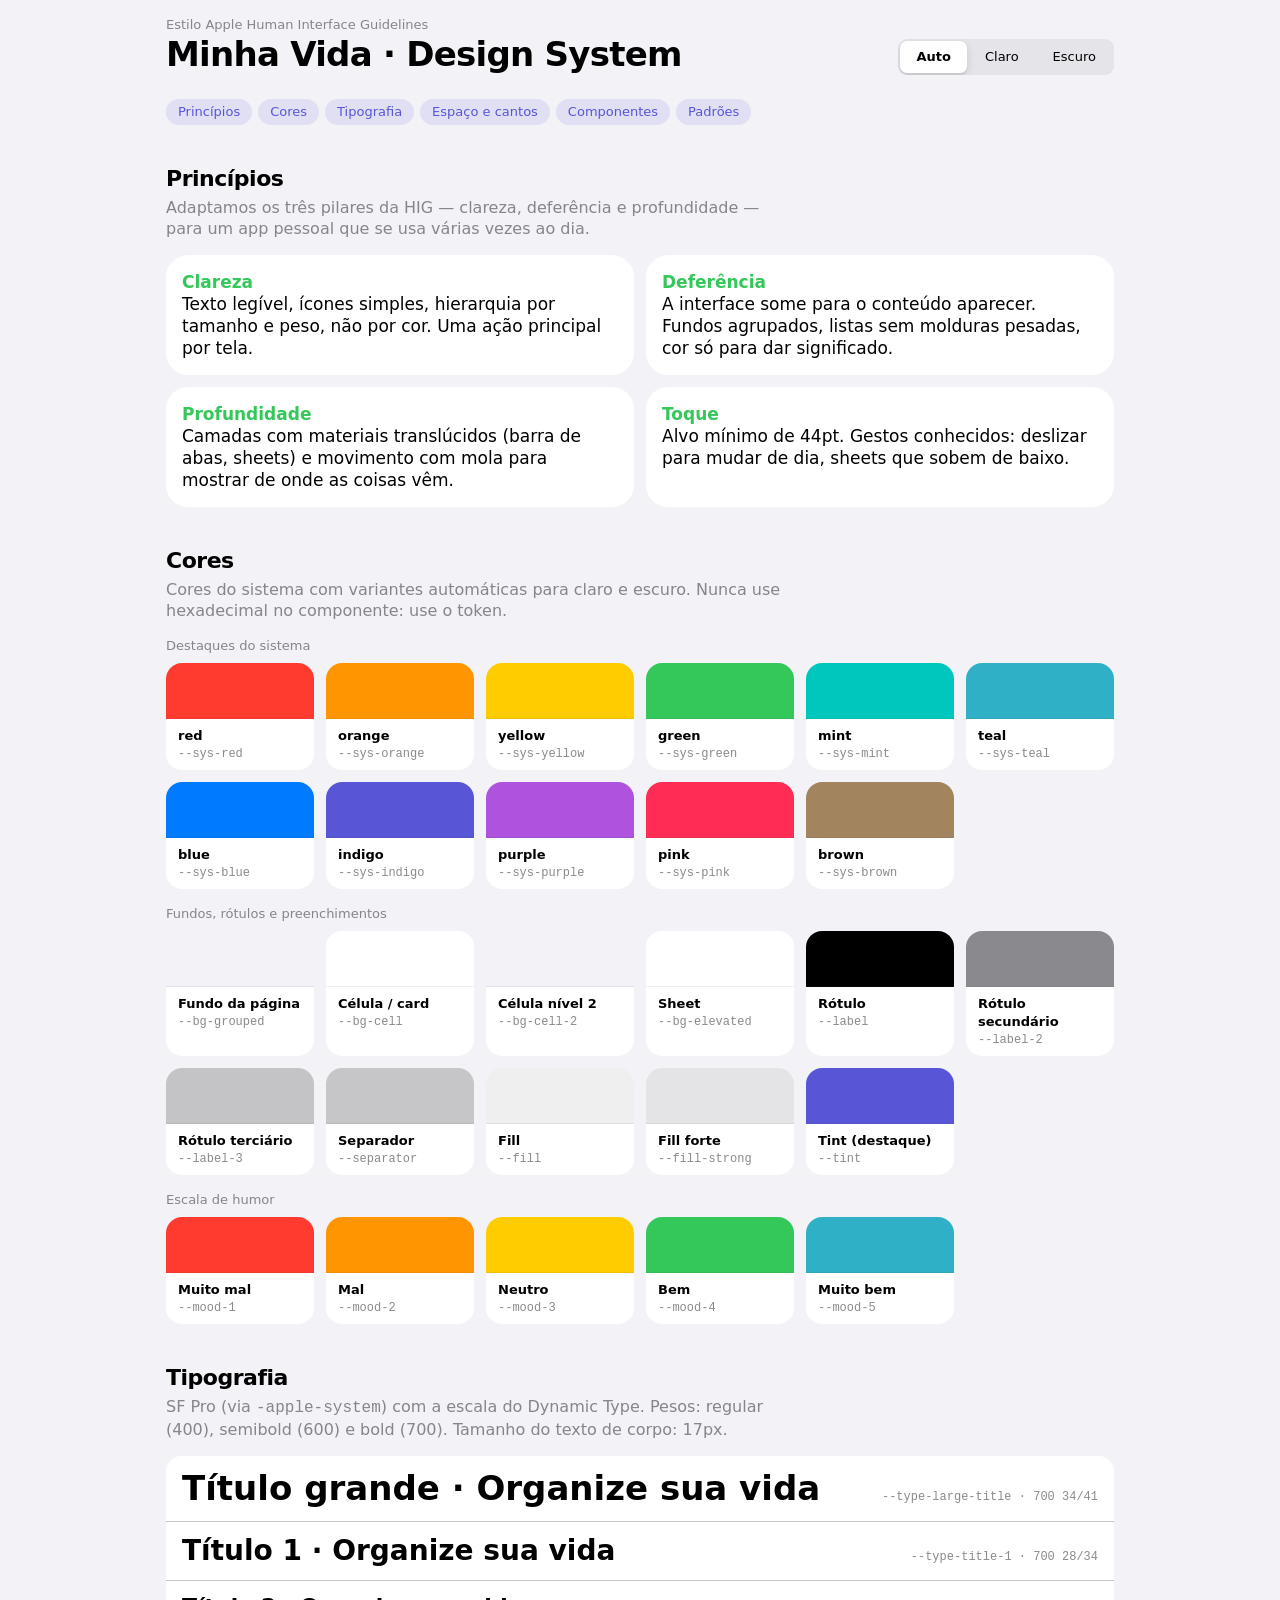
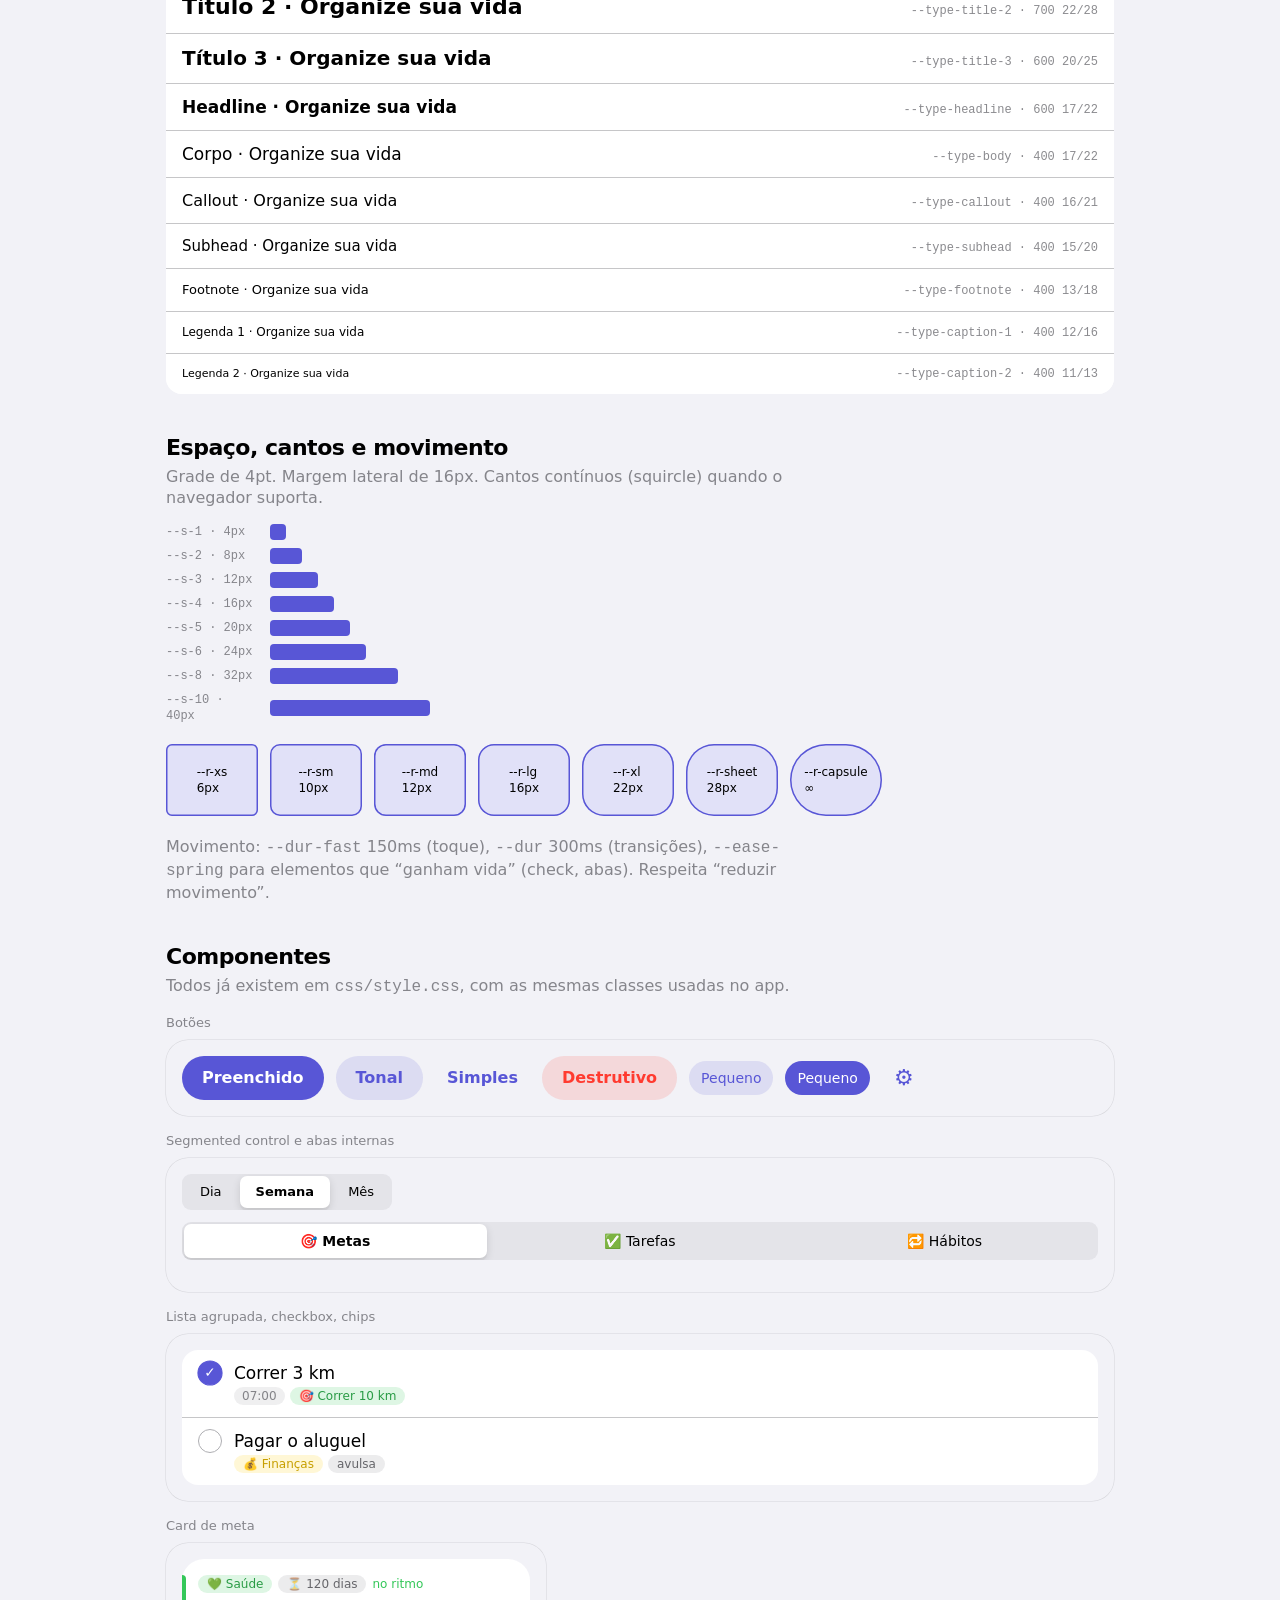
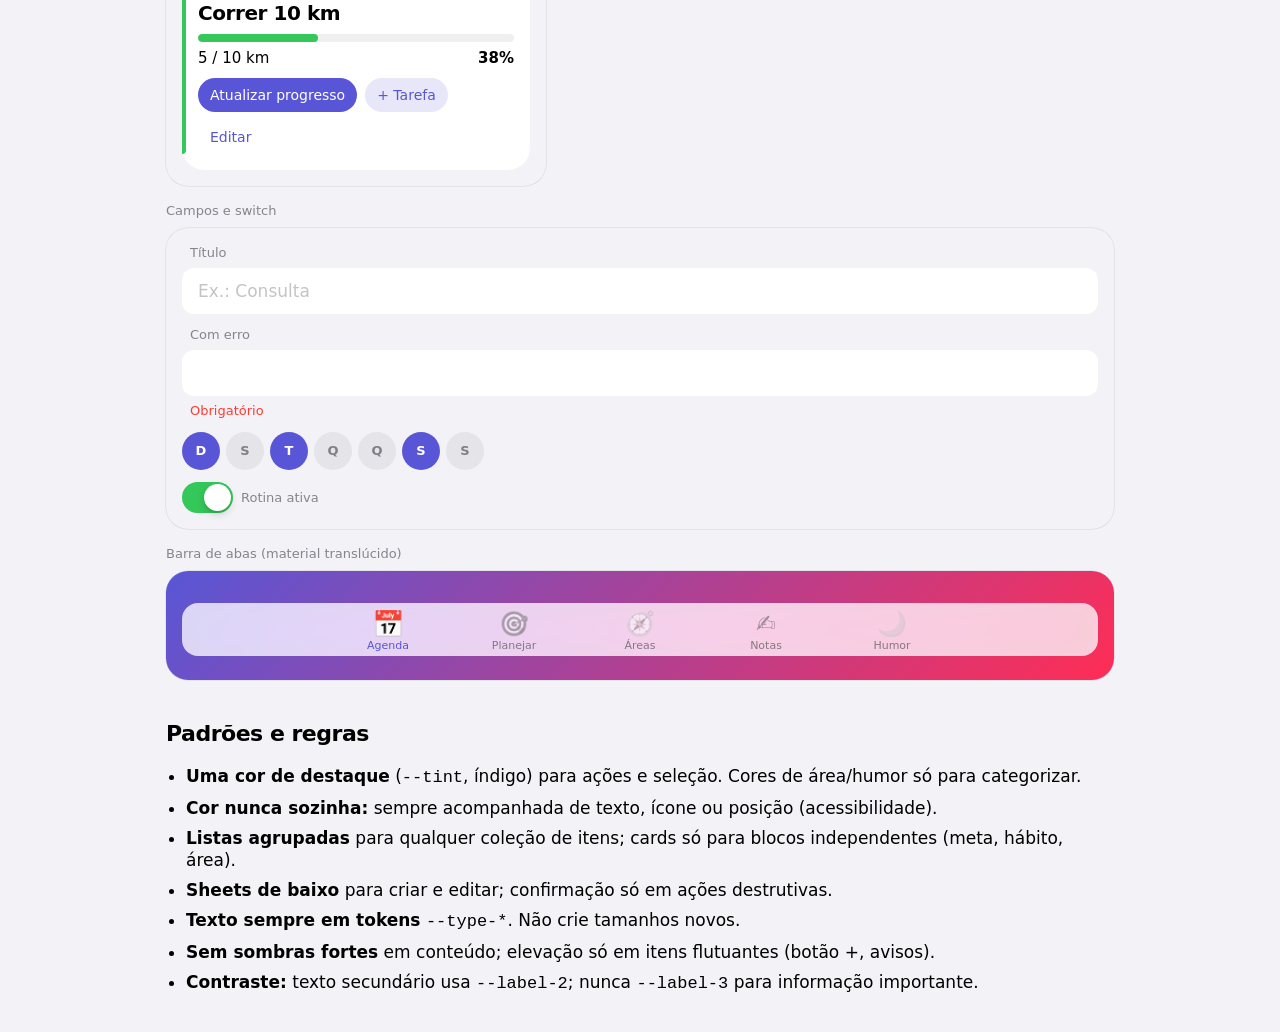
==== design-system.html @ d50d94b4 "Design system estilo Apple HIG: tokens, componentes e página de referência - css/tokens.css: cores d" ====
<!doctype html>
<html lang="pt-BR">
<head>
  <meta charset="utf-8">
  <meta name="viewport" content="width=device-width, initial-scale=1, viewport-fit=cover">
  <title>Minha Vida · Design System</title>
  <link rel="stylesheet" href="css/tokens.css">
  <link rel="stylesheet" href="css/style.css">
  <style>
    .ds { max-width: 980px; margin: 0 auto; padding: var(--s-4) var(--gutter) var(--s-10); }
    .ds header { display: flex; justify-content: space-between; align-items: flex-end; gap: var(--s-4); flex-wrap: wrap; margin-bottom: var(--s-6); }
    .ds h1 { font: var(--type-large-title); letter-spacing: var(--tracking-title); }
    .ds h2 { font: var(--type-title-2); letter-spacing: var(--tracking-title); margin: var(--s-10) 0 var(--s-1); }
    .ds .lead { color: var(--label-2); margin-bottom: var(--s-4); font: var(--type-callout); max-width: 62ch; }
    .ds nav { display: flex; gap: 6px; flex-wrap: wrap; margin-bottom: var(--s-2); }
    .ds nav a { font: var(--type-footnote); text-decoration: none; color: var(--tint); background: color-mix(in srgb, var(--tint) 12%, transparent); padding: 4px 12px; border-radius: var(--r-capsule); }
    .swatches-grid { display: grid; grid-template-columns: repeat(auto-fill, minmax(128px, 1fr)); gap: var(--s-3); }
    .sw-card { background: var(--bg-cell); border-radius: var(--r-lg); overflow: hidden; }
    .sw-card i { display: block; height: 56px; box-shadow: inset 0 -.5px 0 var(--hairline); }
    .sw-card div { padding: var(--s-2) var(--s-3); font: var(--type-caption-1); } .sw-card b { display: block; font: var(--type-footnote); font-weight: 600; }
    .sw-card code, .tok code { font: var(--type-caption-1); font-family: var(--font-mono); color: var(--label-2); }
    .tok { display: grid; gap: var(--s-2); }
    .type-row { display: flex; justify-content: space-between; align-items: baseline; gap: var(--s-4); padding: var(--s-3) var(--s-4); background: var(--bg-cell); }
    .type-row + .type-row { border-top: .5px solid var(--separator); } .type-row code { font: var(--type-caption-1); font-family: var(--font-mono); color: var(--label-2); white-space: nowrap; }
    .stack { display: flex; gap: var(--s-3); flex-wrap: wrap; align-items: center; }
    .space-bar { height: 16px; background: var(--tint); border-radius: 4px; }
    .radius-box { width: 92px; height: 72px; background: color-mix(in srgb, var(--tint) 18%, var(--bg-cell)); box-shadow: inset 0 0 0 1.5px var(--tint); display: grid; place-items: center; font: var(--type-caption-1); }
    .demo { background: var(--bg-grouped); border-radius: var(--r-xl); padding: var(--s-4); box-shadow: 0 0 0 .5px var(--hairline); }
    .bar-demo { position: static; border-radius: var(--r-lg); border: 0; }
    .rules li { margin-bottom: var(--s-2); } .rules { color: var(--label); padding-left: var(--s-5); }
    .do-dont { display: grid; grid-template-columns: 1fr 1fr; gap: var(--s-3); } .do-dont .card b { color: var(--success); } .do-dont .card.dont b { color: var(--danger); }
    @media (max-width: 600px) { .do-dont { grid-template-columns: 1fr; } }
  </style>
</head>
<body>
<div class="ds">
  <header>
    <div>
      <p class="muted small">Estilo Apple Human Interface Guidelines</p>
      <h1>Minha Vida · Design System</h1>
    </div>
    <div class="seg" role="tablist" aria-label="Tema" id="theme">
      <button data-t="auto" class="on">Auto</button><button data-t="light">Claro</button><button data-t="dark">Escuro</button>
    </div>
  </header>
  <nav>
    <a href="#principios">Princípios</a><a href="#cores">Cores</a><a href="#tipografia">Tipografia</a><a href="#espaco">Espaço e cantos</a><a href="#componentes">Componentes</a><a href="#padroes">Padrões</a>
  </nav>

  <h2 id="principios">Princípios</h2>
  <p class="lead">Adaptamos os três pilares da HIG — clareza, deferência e profundidade — para um app pessoal que se usa várias vezes ao dia.</p>
  <div class="do-dont">
    <div class="card"><b>Clareza</b><p>Texto legível, ícones simples, hierarquia por tamanho e peso, não por cor. Uma ação principal por tela.</p></div>
    <div class="card"><b>Deferência</b><p>A interface some para o conteúdo aparecer. Fundos agrupados, listas sem molduras pesadas, cor só para dar significado.</p></div>
    <div class="card"><b>Profundidade</b><p>Camadas com materiais translúcidos (barra de abas, sheets) e movimento com mola para mostrar de onde as coisas vêm.</p></div>
    <div class="card"><b>Toque</b><p>Alvo mínimo de 44pt. Gestos conhecidos: deslizar para mudar de dia, sheets que sobem de baixo.</p></div>
  </div>

  <h2 id="cores">Cores</h2>
  <p class="lead">Cores do sistema com variantes automáticas para claro e escuro. Nunca use hexadecimal no componente: use o token.</p>
  <h3 class="muted small" style="margin:var(--s-4) 0 var(--s-2)">Destaques do sistema</h3>
  <div class="swatches-grid" id="sys"></div>
  <h3 class="muted small" style="margin:var(--s-4) 0 var(--s-2)">Fundos, rótulos e preenchimentos</h3>
  <div class="swatches-grid" id="neutral"></div>
  <h3 class="muted small" style="margin:var(--s-4) 0 var(--s-2)">Escala de humor</h3>
  <div class="swatches-grid" id="moods"></div>

  <h2 id="tipografia">Tipografia</h2>
  <p class="lead">SF Pro (via <code>-apple-system</code>) com a escala do Dynamic Type. Pesos: regular (400), semibold (600) e bold (700). Tamanho do texto de corpo: 17px.</p>
  <div class="rows" id="types"></div>

  <h2 id="espaco">Espaço, cantos e movimento</h2>
  <p class="lead">Grade de 4pt. Margem lateral de 16px. Cantos contínuos (squircle) quando o navegador suporta.</p>
  <div class="tok" id="spaces"></div>
  <div class="stack" style="margin-top:var(--s-5)" id="radii"></div>
  <p class="lead" style="margin-top:var(--s-5)">Movimento: <code>--dur-fast</code> 150ms (toque), <code>--dur</code> 300ms (transições), <code>--ease-spring</code> para elementos que “ganham vida” (check, abas). Respeita “reduzir movimento”.</p>

  <h2 id="componentes">Componentes</h2>
  <p class="lead">Todos já existem em <code>css/style.css</code>, com as mesmas classes usadas no app.</p>

  <h3 class="muted small" style="margin:var(--s-4) 0 var(--s-2)">Botões</h3>
  <div class="demo stack">
    <button class="btn primary">Preenchido</button><button class="btn">Tonal</button><button class="btn ghost">Simples</button><button class="btn danger">Destrutivo</button>
    <button class="btn sm">Pequeno</button><button class="btn sm primary">Pequeno</button><button class="icon-btn" aria-label="Configurações">⚙️</button>
  </div>

  <h3 class="muted small" style="margin:var(--s-4) 0 var(--s-2)">Segmented control e abas internas</h3>
  <div class="demo"><div class="seg"><button>Dia</button><button class="on">Semana</button><button>Mês</button></div>
    <div class="subtabs" style="margin-top:var(--s-3)"><button class="on">🎯 Metas</button><button>✅ Tarefas</button><button>🔁 Hábitos</button></div></div>

  <h3 class="muted small" style="margin:var(--s-4) 0 var(--s-2)">Lista agrupada, checkbox, chips</h3>
  <div class="demo"><div class="rows">
    <div class="row"><button class="check on" aria-label="feito">✓</button><div class="row-main"><div class="row-title">Correr 3 km</div><div class="row-meta"><span class="time">07:00</span><span class="chip" style="--c:var(--sys-green)">🎯 Correr 10 km</span></div></div></div>
    <div class="row"><button class="check" aria-label="pendente"></button><div class="row-main"><div class="row-title">Pagar o aluguel</div><div class="row-meta"><span class="chip" style="--c:var(--sys-yellow)">💰 Finanças</span><span class="chip">avulsa</span></div></div></div>
  </div></div>

  <h3 class="muted small" style="margin:var(--s-4) 0 var(--s-2)">Card de meta</h3>
  <div class="demo" style="max-width:380px"><article class="card goal" style="--c:var(--sys-green)">
    <div class="goal-top"><span class="chip" style="--c:var(--sys-green)">💚 Saúde</span><span class="chip">⏳ 120 dias</span><span class="pace ok">no ritmo</span></div>
    <h3 class="goal-title">Correr 10 km</h3>
    <div><div class="bar"><i style="width:38%;background:var(--sys-green)"></i></div><div class="goal-nums"><span>5 / 10 km</span><b>38%</b></div></div>
    <div class="actions"><button class="btn sm primary">Atualizar progresso</button><button class="btn sm">+ Tarefa</button><button class="btn sm ghost">Editar</button></div>
  </article></div>

  <h3 class="muted small" style="margin:var(--s-4) 0 var(--s-2)">Campos e switch</h3>
  <div class="demo"><div class="form">
    <label class="field"><span class="lbl">Título</span><input placeholder="Ex.: Consulta"></label>
    <label class="field"><span class="lbl">Com erro</span><input value=""><small class="err">Obrigatório</small></label>
    <div class="days"><button class="day on">D</button><button class="day">S</button><button class="day on">T</button><button class="day">Q</button><button class="day">Q</button><button class="day on">S</button><button class="day">S</button></div>
    <label class="switch"><input type="checkbox" checked><span>Rotina ativa</span></label>
  </div></div>

  <h3 class="muted small" style="margin:var(--s-4) 0 var(--s-2)">Barra de abas (material translúcido)</h3>
  <div class="demo" style="background:linear-gradient(135deg,var(--sys-indigo),var(--sys-pink));padding:var(--s-8) var(--s-4) var(--s-4)">
    <nav class="tabbar bar-demo" style="position:static;display:flex">
      <button class="tab on"><span class="ico">📅</span><span>Agenda</span></button><button class="tab"><span class="ico">🎯</span><span>Planejar</span></button>
      <button class="tab"><span class="ico">🧭</span><span>Áreas</span></button><button class="tab"><span class="ico">✍️</span><span>Notas</span></button><button class="tab"><span class="ico">🌙</span><span>Humor</span></button>
    </nav></div>

  <h2 id="padroes">Padrões e regras</h2>
  <ul class="rules">
    <li><b>Uma cor de destaque</b> (<code>--tint</code>, índigo) para ações e seleção. Cores de área/humor só para categorizar.</li>
    <li><b>Cor nunca sozinha:</b> sempre acompanhada de texto, ícone ou posição (acessibilidade).</li>
    <li><b>Listas agrupadas</b> para qualquer coleção de itens; cards só para blocos independentes (meta, hábito, área).</li>
    <li><b>Sheets de baixo</b> para criar e editar; confirmação só em ações destrutivas.</li>
    <li><b>Texto sempre em tokens</b> <code>--type-*</code>. Não crie tamanhos novos.</li>
    <li><b>Sem sombras fortes</b> em conteúdo; elevação só em itens flutuantes (botão +, avisos).</li>
    <li><b>Contraste:</b> texto secundário usa <code>--label-2</code>; nunca <code>--label-3</code> para informação importante.</li>
  </ul>
</div>

<script>
  const css = n => getComputedStyle(document.documentElement).getPropertyValue(n).trim();
  const card = (name, label) => `<div class="sw-card"><i style="background:var(${name})"></i><div><b>${label}</b><code>${name}</code></div></div>`;
  const draw = () => {
    document.getElementById('sys').innerHTML = ['red','orange','yellow','green','mint','teal','blue','indigo','purple','pink','brown'].map(c => card('--sys-' + c, c)).join('');
    document.getElementById('neutral').innerHTML = [['--bg-grouped','Fundo da página'],['--bg-cell','Célula / card'],['--bg-cell-2','Célula nível 2'],['--bg-elevated','Sheet'],
      ['--label','Rótulo'],['--label-2','Rótulo secundário'],['--label-3','Rótulo terciário'],['--separator','Separador'],['--fill','Fill'],['--fill-strong','Fill forte'],['--tint','Tint (destaque)']].map(([n,l]) => card(n,l)).join('');
    document.getElementById('moods').innerHTML = [1,2,3,4,5].map(i => card('--mood-' + i, ['Muito mal','Mal','Neutro','Bem','Muito bem'][i-1])).join('');
  };
  const types = [['large-title','Título grande','700 34/41'],['title-1','Título 1','700 28/34'],['title-2','Título 2','700 22/28'],['title-3','Título 3','600 20/25'],['headline','Headline','600 17/22'],
    ['body','Corpo','400 17/22'],['callout','Callout','400 16/21'],['subhead','Subhead','400 15/20'],['footnote','Footnote','400 13/18'],['caption-1','Legenda 1','400 12/16'],['caption-2','Legenda 2','400 11/13']];
  document.getElementById('types').innerHTML = types.map(([k,l,s]) => `<div class="type-row"><span style="font:var(--type-${k})">${l} · Organize sua vida</span><code>--type-${k} · ${s}</code></div>`).join('');
  document.getElementById('spaces').innerHTML = [[1,4],[2,8],[3,12],[4,16],[5,20],[6,24],[8,32],[10,40]].map(([k,v]) => `<div class="stack"><code style="width:92px">--s-${k} · ${v}px</code><div class="space-bar" style="width:${v*4}px"></div></div>`).join('');
  document.getElementById('radii').innerHTML = [['xs',6],['sm',10],['md',12],['lg',16],['xl',22],['sheet',28],['capsule',999]].map(([k,v]) => `<div class="radius-box" style="border-radius:var(--r-${k})">--r-${k}<br>${v==999?'∞':v+'px'}</div>`).join('');
  draw();
  const root = document.documentElement;
  document.getElementById('theme').addEventListener('click', e => {
    const t = e.target.dataset.t; if (!t) return;
    t === 'auto' ? root.removeAttribute('data-theme') : root.setAttribute('data-theme', t);
    document.querySelectorAll('#theme button').forEach(b => b.classList.toggle('on', b === e.target));
  });
</script>
</body>
</html>
---- css/tokens.css ----
/* =========================================================
   Minha Vida · Design Tokens (estilo Apple HIG)
   Fonte única de verdade. Claro/escuro via light-dark().
   Forçar tema: <html data-theme="light|dark">
   ========================================================= */
:root {
  color-scheme: light dark;

  /* ---------- Cores do sistema (accent colors) ---------- */
  --sys-red:    light-dark(#ff3b30, #ff453a);
  --sys-orange: light-dark(#ff9500, #ff9f0a);
  --sys-yellow: light-dark(#ffcc00, #ffd60a);
  --sys-green:  light-dark(#34c759, #30d158);
  --sys-mint:   light-dark(#00c7be, #63e6e2);
  --sys-teal:   light-dark(#30b0c7, #40c8e0);
  --sys-blue:   light-dark(#007aff, #0a84ff);
  --sys-indigo: light-dark(#5856d6, #5e5ce6);
  --sys-purple: light-dark(#af52de, #bf5af2);
  --sys-pink:   light-dark(#ff2d55, #ff375f);
  --sys-brown:  light-dark(#a2845e, #ac8e68);

  /* ---------- Cinzas do sistema ---------- */
  --gray-1: #8e8e93;
  --gray-2: light-dark(#aeaeb2, #636366);
  --gray-3: light-dark(#c7c7cc, #48484a);
  --gray-4: light-dark(#d1d1d6, #3a3a3c);
  --gray-5: light-dark(#e5e5ea, #2c2c2e);
  --gray-6: light-dark(#f2f2f7, #1c1c1e);

  /* ---------- Fundos (grouped) ---------- */
  --bg-grouped:   light-dark(#f2f2f7, #000000);   /* página */
  --bg-cell:      light-dark(#ffffff, #1c1c1e);   /* cards, células */
  --bg-cell-2:    light-dark(#f2f2f7, #2c2c2e);   /* nível acima da célula */
  --bg-elevated:  light-dark(#ffffff, #2c2c2e);   /* sheets, popovers */

  /* ---------- Rótulos e separadores ---------- */
  --label:        light-dark(#000000, #ffffff);
  --label-2:      light-dark(rgba(60, 60, 67, .60), rgba(235, 235, 245, .60));
  --label-3:      light-dark(rgba(60, 60, 67, .30), rgba(235, 235, 245, .30));
  --separator:    light-dark(rgba(60, 60, 67, .29), rgba(84, 84, 88, .60));
  --hairline:     light-dark(rgba(60, 60, 67, .16), rgba(84, 84, 88, .45));

  /* ---------- Fills (controles translúcidos) ---------- */
  --fill:         light-dark(rgba(120, 120, 128, .12), rgba(120, 120, 128, .24));
  --fill-strong:  light-dark(rgba(120, 120, 128, .20), rgba(120, 120, 128, .36));
  --segment-thumb: light-dark(#ffffff, #636366);

  /* ---------- Semânticos ---------- */
  --tint:        var(--sys-indigo);   /* cor de destaque do app */
  --tint-ink:    #ffffff;
  --success:     var(--sys-green);
  --warning:     var(--sys-orange);
  --danger:      var(--sys-red);

  /* ---------- Humor (escala 1 → 5) ---------- */
  --mood-1: var(--sys-red);
  --mood-2: var(--sys-orange);
  --mood-3: var(--sys-yellow);
  --mood-4: var(--sys-green);
  --mood-5: var(--sys-teal);

  /* ---------- Lua ---------- */
  --moon-dark: light-dark(#3a3a5c, #4a4a6a);
  --moon-lit:  #f6efc9;

  /* ---------- Materiais (translúcidos) ---------- */
  --material-bar:  light-dark(rgba(249, 249, 249, .80), rgba(30, 30, 30, .78));
  --material-blur: saturate(180%) blur(20px);
  --scrim:         light-dark(rgba(0, 0, 0, .30), rgba(0, 0, 0, .55));

  /* ---------- Tipografia (SF Pro / Dynamic Type) ---------- */
  --font:         -apple-system, BlinkMacSystemFont, 'SF Pro Text', 'SF Pro Display', system-ui, 'Segoe UI', Roboto, sans-serif;
  --font-rounded: ui-rounded, 'SF Pro Rounded', var(--font);
  --font-mono:    ui-monospace, 'SF Mono', Menlo, Consolas, monospace;
  /* font: peso tamanho/entrelinha família */
  --type-large-title: 700 34px/41px var(--font);
  --type-title-1:     700 28px/34px var(--font);
  --type-title-2:     700 22px/28px var(--font);
  --type-title-3:     600 20px/25px var(--font);
  --type-headline:    600 17px/22px var(--font);
  --type-body:        400 17px/22px var(--font);
  --type-callout:     400 16px/21px var(--font);
  --type-subhead:     400 15px/20px var(--font);
  --type-footnote:    400 13px/18px var(--font);
  --type-caption-1:   400 12px/16px var(--font);
  --type-caption-2:   400 11px/13px var(--font);
  --tracking-title:   -.022em;

  /* ---------- Espaçamento (grade de 4pt) ---------- */
  --s-1: 4px;  --s-2: 8px;  --s-3: 12px; --s-4: 16px;
  --s-5: 20px; --s-6: 24px; --s-8: 32px; --s-10: 40px;
  --gutter: 16px;       /* margem lateral da tela */

  /* ---------- Cantos (contínuos / squircle) ---------- */
  --r-xs: 6px;
  --r-sm: 10px;
  --r-md: 12px;     /* campos, botões retangulares */
  --r-lg: 16px;     /* células agrupadas */
  --r-xl: 22px;     /* cards */
  --r-sheet: 28px;  /* sheets */
  --r-capsule: 999px;

  /* ---------- Tamanhos de controle ---------- */
  --hit: 44px;          /* alvo mínimo de toque */
  --tabbar-h: 49px;
  --navbar-h: 44px;

  /* ---------- Elevação ---------- */
  --shadow-card:  0 0 0 .5px var(--hairline);
  --shadow-float: 0 8px 24px rgba(0, 0, 0, .18), 0 1px 3px rgba(0, 0, 0, .10);
  --shadow-thumb: 0 3px 8px rgba(0, 0, 0, .12), 0 3px 1px rgba(0, 0, 0, .04);

  /* ---------- Movimento ---------- */
  --ease-standard: cubic-bezier(.25, .1, .25, 1);
  --ease-out:      cubic-bezier(.22, 1, .36, 1);
  --ease-spring:   cubic-bezier(.34, 1.4, .64, 1);
  --dur-fast: .15s; --dur: .3s; --dur-slow: .5s;
}
:root[data-theme="light"] { color-scheme: light; }
:root[data-theme="dark"]  { color-scheme: dark; }

@media (prefers-reduced-motion: reduce) {
  :root { --dur-fast: 0s; --dur: 0s; --dur-slow: 0s; }
  * { animation-duration: .01ms !important; transition-duration: .01ms !important; scroll-behavior: auto !important; }
}
@media (prefers-contrast: more) {
  :root { --hairline: var(--separator); --label-2: light-dark(rgba(60,60,67,.8), rgba(235,235,245,.8)); }
}
---- css/style.css ----
/* Minha Vida · componentes — usa apenas tokens de tokens.css */
*, *::before, *::after { box-sizing: border-box; }
html { -webkit-text-size-adjust: 100%; -webkit-tap-highlight-color: transparent; }
body { margin: 0; background: var(--bg-grouped); color: var(--label); font: var(--type-body); -webkit-font-smoothing: antialiased; }
button, input, select, textarea { font: inherit; color: inherit; }
button { cursor: pointer; }
h1, h2, h3, p { margin: 0; }
.muted { color: var(--label-2); } .small { font: var(--type-footnote); } .grow { flex: 1; }
:focus-visible { outline: 3px solid color-mix(in srgb, var(--tint) 55%, transparent); outline-offset: 2px; }

/* ---------- Estrutura ---------- */
.app { max-width: 1000px; margin: 0 auto; min-height: 100dvh; padding-bottom: calc(var(--tabbar-h) + 48px + env(safe-area-inset-bottom)); }
.topbar { display: flex; align-items: center; justify-content: space-between; padding: max(var(--s-3), env(safe-area-inset-top)) var(--gutter) var(--s-1); min-height: var(--navbar-h); }
.topbar h1 { font: var(--type-large-title); letter-spacing: var(--tracking-title); }
.view { padding: var(--s-2) var(--gutter) var(--s-6); }
.tabbar { position: fixed; inset: auto 0 0 0; z-index: 20; display: flex; justify-content: center; padding: var(--s-1) var(--s-2) env(safe-area-inset-bottom);
  background: var(--material-bar); -webkit-backdrop-filter: var(--material-blur); backdrop-filter: var(--material-blur); border-top: .5px solid var(--hairline); }
.tab { flex: 1; max-width: 120px; min-height: var(--tabbar-h); display: flex; flex-direction: column; align-items: center; justify-content: center; gap: 1px;
  border: 0; background: none; font: var(--type-caption-2); font-weight: 500; color: var(--label-2); transition: color var(--dur-fast); }
.tab .ico { font-size: 24px; line-height: 1.1; filter: grayscale(1); opacity: .75; transition: filter var(--dur-fast), opacity var(--dur-fast), transform var(--dur) var(--ease-spring); }
.tab.on { color: var(--tint); } .tab.on .ico { filter: none; opacity: 1; transform: scale(1.08); }

/* ---------- Botões ---------- */
.btn { position: relative; min-height: var(--hit); padding: 0 var(--s-5); border: 0; border-radius: var(--r-capsule); font: var(--type-headline); font-size: 16px;
  background: color-mix(in srgb, var(--tint) 14%, transparent); color: var(--tint); transition: transform var(--dur-fast) var(--ease-out), filter var(--dur-fast); }
.btn:active { transform: scale(.97); filter: brightness(.92); }
.btn.primary { background: var(--tint); color: var(--tint-ink); }
.btn.ghost { background: transparent; color: var(--tint); padding-inline: var(--s-3); }
.btn.danger { background: color-mix(in srgb, var(--danger) 14%, transparent); color: var(--danger); }
.btn.sm { min-height: 34px; padding: 0 var(--s-3); font-size: 14px; font-weight: 500; }
.btn.sm::after { content: ''; position: absolute; inset: -5px -2px; }
.icon-btn { width: var(--hit); height: var(--hit); border: 0; background: transparent; border-radius: 50%; font-size: 22px; color: var(--tint); display: grid; place-items: center; }
.icon-btn:active { background: var(--fill); }

/* ---------- Campos ---------- */
.select, .search, .form input:not([type=checkbox]), .form select, .form textarea, textarea, .note-title {
  width: 100%; min-height: var(--hit); border: 0; background: var(--bg-cell); border-radius: var(--r-md); padding: var(--s-3) var(--s-4); font: var(--type-body); }
.card textarea, .journal textarea { background: var(--bg-cell-2); }
.select { width: auto; padding: var(--s-2) var(--s-3); } .select.tiny { min-height: 30px; padding: 2px 6px; font: var(--type-footnote); }
textarea { resize: vertical; line-height: 1.4; }
::placeholder { color: var(--label-3); }

/* ---------- Segmented control ---------- */
.seg, .subtabs { display: inline-flex; background: var(--fill); border-radius: 9px; padding: 2px; gap: 2px; max-width: 100%; overflow-x: auto; scrollbar-width: none; }
.seg button, .subtabs button { min-height: 32px; border: 0; background: transparent; padding: 0 var(--s-4); border-radius: 7px; white-space: nowrap; font: var(--type-footnote); font-size: 13px; font-weight: 500;
  transition: background var(--dur-fast), box-shadow var(--dur-fast); }
.seg button.on, .subtabs button.on { background: var(--segment-thumb); font-weight: 600; box-shadow: var(--shadow-thumb); }
.subtabs { display: flex; margin: var(--s-1) 0 var(--s-4); } .subtabs button { flex: 1; min-height: 34px; font-size: 14px; }
.toolbar { display: flex; gap: var(--s-2); align-items: center; justify-content: space-between; flex-wrap: wrap; margin: var(--s-1) 0 var(--s-3); }
.view-head { display: flex; gap: var(--s-3); align-items: center; justify-content: space-between; margin-bottom: var(--s-4); }
.view-head p { font: var(--type-footnote); }
.fab { position: fixed; right: var(--s-4); bottom: calc(var(--tabbar-h) + var(--s-4) + env(safe-area-inset-bottom)); z-index: 15; width: 56px; height: 56px; border-radius: 50%;
  border: 0; background: var(--tint); color: var(--tint-ink); font-size: 30px; line-height: 1; box-shadow: var(--shadow-float); transition: transform var(--dur) var(--ease-spring); }
.fab:active { transform: scale(.92); }

/* ---------- Cards, seções e listas agrupadas ---------- */
.card { background: var(--bg-cell); border-radius: var(--r-xl); padding: var(--s-4); }
.grid { display: grid; grid-template-columns: repeat(auto-fill, minmax(290px, 1fr)); gap: var(--s-3); }
.sec { margin: 0 0 var(--s-6); }
.sec-head { display: flex; justify-content: space-between; align-items: center; margin: 0 var(--s-4) var(--s-2) var(--s-4); min-height: 28px; }
.sec h3, .mood-stats h3 { font: var(--type-footnote); text-transform: uppercase; letter-spacing: .03em; color: var(--label-2); font-weight: 400; }
.mood-stats .card h3, .mood-entry h3 { text-transform: none; letter-spacing: 0; font: var(--type-headline); color: var(--label); margin-bottom: var(--s-2); }
.rows { display: flex; flex-direction: column; background: var(--bg-cell); border-radius: var(--r-lg); overflow: hidden; }
.card .rows { background: var(--bg-cell-2); }
.rows:empty { display: none; }
.row { display: flex; align-items: flex-start; gap: var(--s-3); padding: var(--s-3) var(--s-4); min-height: var(--hit); background: transparent; }
.row + .row { border-top: .5px solid var(--separator); }
.row-main { flex: 1; min-width: 0; cursor: pointer; }
.row-title { overflow-wrap: anywhere; }
.row.done .row-title { text-decoration: line-through; color: var(--label-2); }
.row-meta { display: flex; flex-wrap: wrap; gap: 5px; margin-top: 3px; align-items: center; }
.row.link, .row.ev { align-items: center; } .row.ev { cursor: pointer; } .ev-ico { font-size: 22px; }
.time { font: var(--type-caption-1); color: var(--label-2); background: var(--fill); border-radius: var(--r-capsule); padding: 1px 8px; font-variant-numeric: tabular-nums; }
.check { position: relative; flex: none; width: 24px; height: 24px; margin-top: -1px; border-radius: 50%; border: 1.5px solid var(--gray-2); background: transparent; color: var(--tint-ink);
  font-size: 13px; font-weight: 700; display: grid; place-items: center; padding: 0; transition: background var(--dur-fast), border-color var(--dur-fast), transform var(--dur) var(--ease-spring); }
.check::after { content: ''; position: absolute; inset: -10px; }
.check.on { background: var(--tint); border-color: var(--tint); transform: scale(1.05); }
.chip { --c: var(--label-2); display: inline-block; max-width: 100%; overflow: hidden; text-overflow: ellipsis; white-space: nowrap; font: var(--type-caption-1); padding: 1px 9px; border-radius: var(--r-capsule);
  background: color-mix(in srgb, var(--c) 16%, transparent); color: color-mix(in srgb, var(--c) 78%, var(--label)); }
.empty { color: var(--label-2); text-align: center; padding: var(--s-5) var(--s-2); font: var(--type-subhead); }
.bar { height: 8px; background: var(--fill); border-radius: var(--r-capsule); overflow: hidden; }
.bar i { display: block; height: 100%; border-radius: var(--r-capsule); transition: width var(--dur-slow) var(--ease-out); }

/* ---------- Metas, hábitos, rotinas ---------- */
.goal { display: flex; flex-direction: column; gap: var(--s-2); position: relative; }
.goal::before { content: ''; position: absolute; left: 0; top: var(--s-4); bottom: var(--s-4); width: 4px; border-radius: 0 4px 4px 0; background: var(--c, var(--tint)); }
.goal.is-done { opacity: .8; }
.goal-top { display: flex; gap: 6px; flex-wrap: wrap; align-items: center; }
.goal-title { font: var(--type-title-3); letter-spacing: var(--tracking-title); }
.goal-nums { display: flex; justify-content: space-between; font: var(--type-subhead); margin-top: 6px; font-variant-numeric: tabular-nums; }
.why { font: var(--type-footnote); color: var(--label-2); font-style: italic; }
.pace { font: var(--type-caption-1); } .pace.ok { color: var(--success); } .pace.late { color: var(--warning); }
.goal-det summary { cursor: pointer; font: var(--type-footnote); color: var(--label-2); padding: var(--s-1) 0; }
.goal-det .rows { margin-top: var(--s-2); }
.actions { display: flex; gap: var(--s-2); flex-wrap: wrap; margin-top: 2px; }
.habit-top { display: flex; justify-content: space-between; align-items: center; gap: var(--s-2); margin-bottom: var(--s-1); }
.habit-top h3 { font: var(--type-headline); }
.strip { display: flex; gap: 6px; margin-top: var(--s-3); }
.dot { flex: 1; aspect-ratio: 1; max-width: 42px; border-radius: 50%; border: 0; background: var(--fill); font: var(--type-caption-1); font-weight: 600; color: var(--label-2); padding: 0; transition: background var(--dur-fast), transform var(--dur) var(--ease-spring); }
.dot.on { background: var(--tint); color: var(--tint-ink); } .dot.now { box-shadow: 0 0 0 2px var(--tint); } .dot.off { opacity: .35; cursor: default; }
.routine.off { opacity: .55; } .routine .rows { margin: var(--s-3) 0; }

/* Switch (iOS) */
.switch { display: flex; align-items: center; gap: var(--s-2); font: var(--type-footnote); color: var(--label-2); }
.switch input { appearance: none; -webkit-appearance: none; position: relative; flex: none; width: 51px; height: 31px; margin: 0; border-radius: var(--r-capsule); background: var(--fill-strong); transition: background var(--dur) var(--ease-standard); cursor: pointer; }
.switch input::after { content: ''; position: absolute; top: 2px; left: 2px; width: 27px; height: 27px; border-radius: 50%; background: #fff; box-shadow: 0 3px 8px rgba(0,0,0,.15), 0 3px 1px rgba(0,0,0,.06); transition: transform var(--dur) var(--ease-spring); }
.switch input:checked { background: var(--success); } .switch input:checked::after { transform: translateX(20px); }

/* Seletores de dia e cor */
.days { display: flex; gap: 6px; }
.day { width: 38px; height: 38px; border-radius: 50%; border: 0; background: var(--fill); color: var(--label-2); padding: 0; font: var(--type-footnote); font-weight: 600; display: grid; place-items: center; }
.day.on { background: var(--tint); color: var(--tint-ink); }
span.day { width: 28px; height: 28px; font-size: 12px; } .days.ro { margin-bottom: var(--s-1); }
.swatches { display: flex; gap: var(--s-3); flex-wrap: wrap; padding: var(--s-1) 0; }
.sw { width: 32px; height: 32px; border-radius: 50%; border: 0; padding: 0; box-shadow: inset 0 0 0 .5px rgba(0,0,0,.15); }
.sw.on { box-shadow: 0 0 0 2px var(--bg-grouped), 0 0 0 4px var(--label-2); }

/* ---------- Sheet (modal) ---------- */
.overlay { position: fixed; inset: 0; z-index: 50; background: var(--scrim); display: flex; align-items: flex-end; justify-content: center; animation: fade var(--dur) var(--ease-standard); }
.sheet { position: relative; width: 100%; max-width: 520px; max-height: 92dvh; display: flex; flex-direction: column; background: var(--bg-grouped); border-radius: var(--r-sheet) var(--r-sheet) 0 0; animation: rise var(--dur) var(--ease-out); }
.sheet::before { content: ''; position: absolute; top: 6px; left: 50%; width: 36px; height: 5px; margin-left: -18px; border-radius: 3px; background: var(--gray-3); }
@keyframes rise { from { transform: translateY(40px); opacity: 0; } } @keyframes fade { from { opacity: 0; } }
@media (min-width: 640px) { .overlay { align-items: center; } .sheet { border-radius: var(--r-sheet); } .sheet::before { display: none; } }
.sheet-head { display: flex; justify-content: space-between; align-items: center; padding: var(--s-4) var(--s-2) var(--s-1) var(--s-5); }
.sheet-head h3 { font: var(--type-title-3); }
.sheet-body { padding: var(--s-2) var(--s-4) calc(var(--s-5) + env(safe-area-inset-bottom)); overflow: auto; }
.form { display: flex; flex-direction: column; gap: var(--s-3); }
.field { display: flex; flex-direction: column; gap: 6px; } .field.inline { flex-direction: row; align-items: center; gap: var(--s-2); }
.lbl { font: var(--type-footnote); color: var(--label-2); padding-left: var(--s-2); }
.err { color: var(--danger); font: var(--type-footnote); padding-left: var(--s-2); } .err:empty { display: none; }
.hint { font: var(--type-footnote); color: var(--label-2); padding: 0 var(--s-2); }
.form-foot { display: flex; gap: var(--s-2); margin-top: var(--s-2); align-items: center; }
.menu { display: flex; flex-direction: column; gap: var(--s-2); } .menu-item { text-align: left; padding: var(--s-4); border-radius: var(--r-lg); background: var(--bg-cell); color: var(--label); font: var(--type-body); }
.toast { position: fixed; left: 50%; bottom: calc(var(--tabbar-h) + 72px); transform: translateX(-50%); z-index: 60; background: var(--material-bar); -webkit-backdrop-filter: var(--material-blur); backdrop-filter: var(--material-blur);
  color: var(--label); padding: var(--s-3) var(--s-5); border-radius: var(--r-capsule); font: var(--type-subhead); box-shadow: var(--shadow-float); transition: opacity .35s; }
.toast.out { opacity: 0; }

/* ---------- Agenda ---------- */
.lateral { display: grid; grid-template-columns: 34px 1fr 34px; gap: 6px; align-items: start; }
.side-nav { position: sticky; top: 40vh; height: 72px; border: 0; background: var(--material-bar); -webkit-backdrop-filter: var(--material-blur); backdrop-filter: var(--material-blur); border-radius: var(--r-md); font-size: 26px; color: var(--tint); padding: 0; box-shadow: var(--shadow-card); }
.side-nav:active { background: var(--fill); }
.lateral-body { min-width: 0; }
.period { font: var(--type-title-2); letter-spacing: var(--tracking-title); text-align: center; margin: 2px 0 var(--s-4); }
.period::first-letter, .mood-nav h2::first-letter { text-transform: uppercase; }
.week { display: grid; grid-template-columns: repeat(auto-fit, minmax(210px, 1fr)); gap: var(--s-2); }
.daycard { background: var(--bg-cell); border-radius: var(--r-lg); padding: var(--s-3); cursor: pointer; min-height: 80px; display: flex; flex-direction: column; gap: var(--s-1); }
.daycard.is-today { box-shadow: 0 0 0 2px var(--tint); }
.daycard-head { display: flex; justify-content: space-between; align-items: baseline; color: var(--label-2); text-transform: uppercase; font: var(--type-caption-1); }
.daycard-head b { font: var(--type-title-3); color: var(--label); }
.mini { font: var(--type-caption-1); padding: 3px 7px; border-radius: var(--r-xs); background: var(--fill); overflow-wrap: anywhere; }
.mini.ev { background: color-mix(in srgb, var(--sys-pink) 16%, transparent); } .mini.tk.done { text-decoration: line-through; color: var(--label-2); } .mini.muted { background: none; padding: 0 2px; }
.month-head, .month-grid { display: grid; grid-template-columns: repeat(7, 1fr); gap: 3px; }
.month-head span { text-align: center; font: var(--type-caption-2); color: var(--label-2); text-transform: uppercase; padding-bottom: 3px; }
.cell { min-height: 84px; background: var(--bg-cell); border: 0; border-radius: var(--r-sm); padding: 4px; display: flex; flex-direction: column; gap: 2px; text-align: left; overflow: hidden; }
.cell.blank { background: transparent; } .cell.is-today { box-shadow: 0 0 0 2px var(--tint); }
.cell .num { font: var(--type-footnote); font-weight: 600; } .cell.is-today .num { color: var(--tint); }
.chip-mini { font: var(--type-caption-2); padding: 0 4px; border-radius: 4px; background: var(--fill); white-space: nowrap; overflow: hidden; text-overflow: ellipsis; }
.chip-mini.ev { background: color-mix(in srgb, var(--sys-pink) 24%, transparent); } .chip-mini.done { text-decoration: line-through; opacity: .6; }
.more { font: var(--type-caption-2); color: var(--label-2); }
@media (max-width: 560px) {
  .view { padding-inline: 10px; } .lateral { grid-template-columns: 26px 1fr 26px; gap: 4px; } .side-nav { font-size: 22px; }
  .chip-mini { font-size: 0; height: 5px; padding: 0; } .cell { min-height: 58px; } .view-head { flex-direction: column; align-items: stretch; }
}

/* ---------- Áreas ---------- */
.area-grid { display: grid; grid-template-columns: repeat(auto-fill, minmax(180px, 1fr)); gap: var(--s-3); }
.area-card { --c: var(--tint); position: relative; text-align: left; display: flex; flex-direction: column; gap: var(--s-1); padding: var(--s-4); min-height: 150px; border: 0; color: var(--label);
  background: linear-gradient(160deg, color-mix(in srgb, var(--c) 22%, var(--bg-cell)), var(--bg-cell) 72%); border-radius: var(--r-xl); transition: transform var(--dur) var(--ease-out); }
.area-card:active { transform: scale(.97); }
.area-emoji { font-size: 32px; } .area-card .ring { position: absolute; right: 10px; top: 10px; } .area-card b { font: var(--type-headline); margin-top: 2px; }
.ring-t { font: 700 13px var(--font); fill: var(--label); }
.area-head { display: flex; align-items: center; gap: var(--s-2); margin-bottom: var(--s-3); } .area-head h2 { flex: 1; text-align: center; font: var(--type-title-3); }
.area-summary { display: flex; align-items: center; gap: var(--s-4); margin-bottom: var(--s-5); }

/* ---------- Notas ---------- */
.search { flex: 1; }
.notes-grid { display: grid; grid-template-columns: repeat(auto-fill, minmax(220px, 1fr)); gap: var(--s-3); }
.note-card { cursor: pointer; display: flex; flex-direction: column; gap: 6px; min-height: 120px; } .note-card h3 { font: var(--type-headline); }
.note-card p { font: var(--type-subhead); color: var(--label-2); overflow-wrap: anywhere; flex: 1; }
.note-title { font: var(--type-title-2); margin-bottom: var(--s-3); } .note-body { min-height: 55dvh; line-height: 1.55; }
.journal .card { display: flex; flex-direction: column; gap: var(--s-3); margin-bottom: var(--s-5); }
.mood-nav { display: flex; align-items: center; justify-content: center; gap: 6px; margin-bottom: var(--s-4); flex-wrap: wrap; }
.mood-nav h2 { font: var(--type-title-3); min-width: 170px; text-align: center; }

/* ---------- Humor e mandala ---------- */
.mood-main { display: grid; grid-template-columns: minmax(280px, 1.1fr) 1fr; gap: var(--s-5); align-items: start; }
@media (max-width: 760px) { .mood-main { grid-template-columns: 1fr; } }
.mandala-wrap { max-width: 520px; margin: 0 auto; width: 100%; } .mandala { width: 100%; height: auto; display: block; }
.m-line { fill: none; stroke: var(--separator); stroke-dasharray: 2 5; }
.m-day { cursor: pointer; outline: none; } .m-sec { stroke: var(--bg-grouped); stroke-width: 1; transition: opacity var(--dur-fast); } .m-day:hover .m-sec { opacity: .8; }
.m-day.sel .m-sec { stroke: var(--label); stroke-width: 3; } .m-day.now .m-num { font-weight: 800; fill: var(--tint); }
.m-num { font: 500 9px var(--font); fill: var(--label-2); pointer-events: none; }
.m-phase { font: 600 15px var(--font); fill: var(--label); } .m-date { font: 400 12px var(--font); fill: var(--label-2); }
.moon-dark { fill: var(--moon-dark); } .moon-lit { fill: var(--moon-lit); } .moon.full .moon-lit { filter: drop-shadow(0 0 3px var(--moon-lit)); }
.mood-entry { display: flex; flex-direction: column; gap: var(--s-3); margin-bottom: var(--s-3); }
.moods { display: grid; grid-template-columns: repeat(5, 1fr); gap: 6px; }
.mood-btn { --c: var(--gray-3); display: flex; flex-direction: column; align-items: center; gap: 2px; padding: var(--s-2) 2px; border-radius: var(--r-lg); border: 2px solid transparent; background: var(--bg-cell-2); transition: transform var(--dur) var(--ease-spring); }
.mood-btn:active { transform: scale(.94); }
.mood-btn span { font-size: 28px; line-height: 1.1; } .mood-btn small { font: var(--type-caption-2); color: var(--label-2); text-align: center; }
.mood-btn.on { border-color: var(--c); background: color-mix(in srgb, var(--c) 20%, var(--bg-cell)); }
.factors { display: flex; flex-wrap: wrap; gap: 6px; }
.tag { min-height: 32px; border: 0; background: var(--fill); border-radius: var(--r-capsule); padding: 0 var(--s-3); font: var(--type-footnote); }
.tag.on { background: var(--tint); color: var(--tint-ink); }
.mood-stats { display: flex; flex-direction: column; gap: var(--s-3); }
.legend { display: flex; flex-wrap: wrap; gap: 4px 12px; font: var(--type-caption-1); color: var(--label-2); margin-top: var(--s-2); }
.legend i { display: inline-block; width: 10px; height: 10px; border-radius: 50%; margin-right: 4px; }
.phase-bars { display: grid; grid-template-columns: repeat(8, 1fr); gap: 4px; margin: 6px 0; text-align: center; }
.pb-bar { height: 70px; background: var(--fill); border-radius: var(--r-sm); display: flex; align-items: flex-end; overflow: hidden; } .pb-bar i { width: 100%; }

/* ---------- Canvas ---------- */
.canvas-view { display: flex; flex-direction: column; gap: var(--s-2); }
.cv-top { display: flex; gap: var(--s-2); align-items: center; }
.cv-name { flex: 1; font: var(--type-headline); border: 0; background: transparent; padding: 6px; min-width: 0; }
.cv-tools { display: flex; gap: 4px; align-items: center; overflow-x: auto; padding: var(--s-1); background: var(--material-bar); -webkit-backdrop-filter: var(--material-blur); backdrop-filter: var(--material-blur); border-radius: var(--r-lg); scrollbar-width: none; }
.tb { flex: none; min-height: 36px; border: 0; background: transparent; border-radius: var(--r-sm); padding: 0 var(--s-3); white-space: nowrap; font: var(--type-footnote); font-size: 14px; }
.tb.on { background: var(--tint); color: var(--tint-ink); } .tb.add { background: var(--fill); }
.tb-sep { width: .5px; align-self: stretch; background: var(--separator); margin: 0 4px; flex: none; }
.pen { flex: none; width: 24px; height: 24px; border-radius: 50%; border: 2px solid transparent; padding: 0; } .pen.on { border-color: var(--label); }
.cv-hint { font: var(--type-caption-1); color: var(--label-2); white-space: nowrap; padding: 0 6px; }
.cv-ctx { display: flex; gap: 6px; align-items: center; flex-wrap: wrap; } .cv-ctx:empty { display: none; }
.cv-ctx input[type=color] { width: 40px; height: 32px; border: 0; padding: 0; background: none; }
.cv-scroll { height: calc(100dvh - 270px); min-height: 360px; overflow: auto; border-radius: var(--r-lg); background: var(--bg-cell); overscroll-behavior: contain; }
.cv-world { position: relative; background-image: radial-gradient(var(--separator) 1px, transparent 1px); background-size: 24px 24px; }
.cv-svg { position: absolute; left: 0; top: 0; } .cv-links, .cv-strokes { pointer-events: none; }
[data-tool=draw] .cv-strokes, [data-tool=erase] .cv-strokes { pointer-events: auto; touch-action: none; cursor: crosshair; }
[data-tool=erase] .cv-strokes path { cursor: pointer; stroke-opacity: .85; } [data-tool=draw] .cv-item, [data-tool=erase] .cv-item { pointer-events: none; }
.link { stroke: var(--label-2); stroke-width: 2.5; } .link.on { stroke: var(--tint); stroke-width: 4; } .hit { stroke: transparent; stroke-width: 16; pointer-events: stroke; cursor: pointer; }
.cv-items { position: absolute; inset: 0; pointer-events: none; }
.cv-item { position: absolute; pointer-events: auto; touch-action: none; user-select: none; -webkit-user-select: none; border-radius: var(--r-md); box-shadow: 0 2px 8px rgba(0,0,0,.15); color: #1c1c1e; }
.cv-item.t-text { box-shadow: none; } .cv-item.t-node { border-radius: var(--r-capsule); display: grid; place-items: center; text-align: center; }
.cv-item.sel { outline: 2px solid var(--tint); outline-offset: 2px; } .cv-item.link-src { outline: 3px dashed var(--tint); }
.cv-text { padding: 10px 12px; width: 100%; height: 100%; overflow: hidden; outline: none; white-space: pre-wrap; overflow-wrap: anywhere; font: var(--type-subhead); }
.t-text .cv-text { color: var(--label); font: var(--type-title-3); } .t-node .cv-text { height: auto; max-height: 100%; font-weight: 600; text-align: center; }
.cv-text[contenteditable=true] { user-select: text; -webkit-user-select: text; cursor: text; background: rgba(255,255,255,.5); border-radius: var(--r-md); }
.cv-item img { width: 100%; height: 100%; object-fit: cover; border-radius: var(--r-md); display: block; pointer-events: none; }
.t-color { display: flex; align-items: flex-end; } .cv-hex { font: 600 11px var(--font-mono); background: rgba(255,255,255,.85); color: #222; margin: 6px; padding: 1px 6px; border-radius: 6px; }
.cv-resize { display: none; position: absolute; right: -8px; bottom: -8px; width: 18px; height: 18px; background: var(--tint); border: 2px solid #fff; border-radius: 50%; cursor: nwse-resize; }
.cv-item.sel .cv-resize { display: block; }

/* Cantos contínuos (squircle) onde o navegador suportar */
@supports (corner-shape: squircle) {
  .card, .rows, .area-card, .sheet, .daycard, .cell, .menu-item, .cv-scroll, .cv-tools, .mood-btn, .select, .form input, .form textarea, .form select, textarea { corner-shape: squircle; }
}
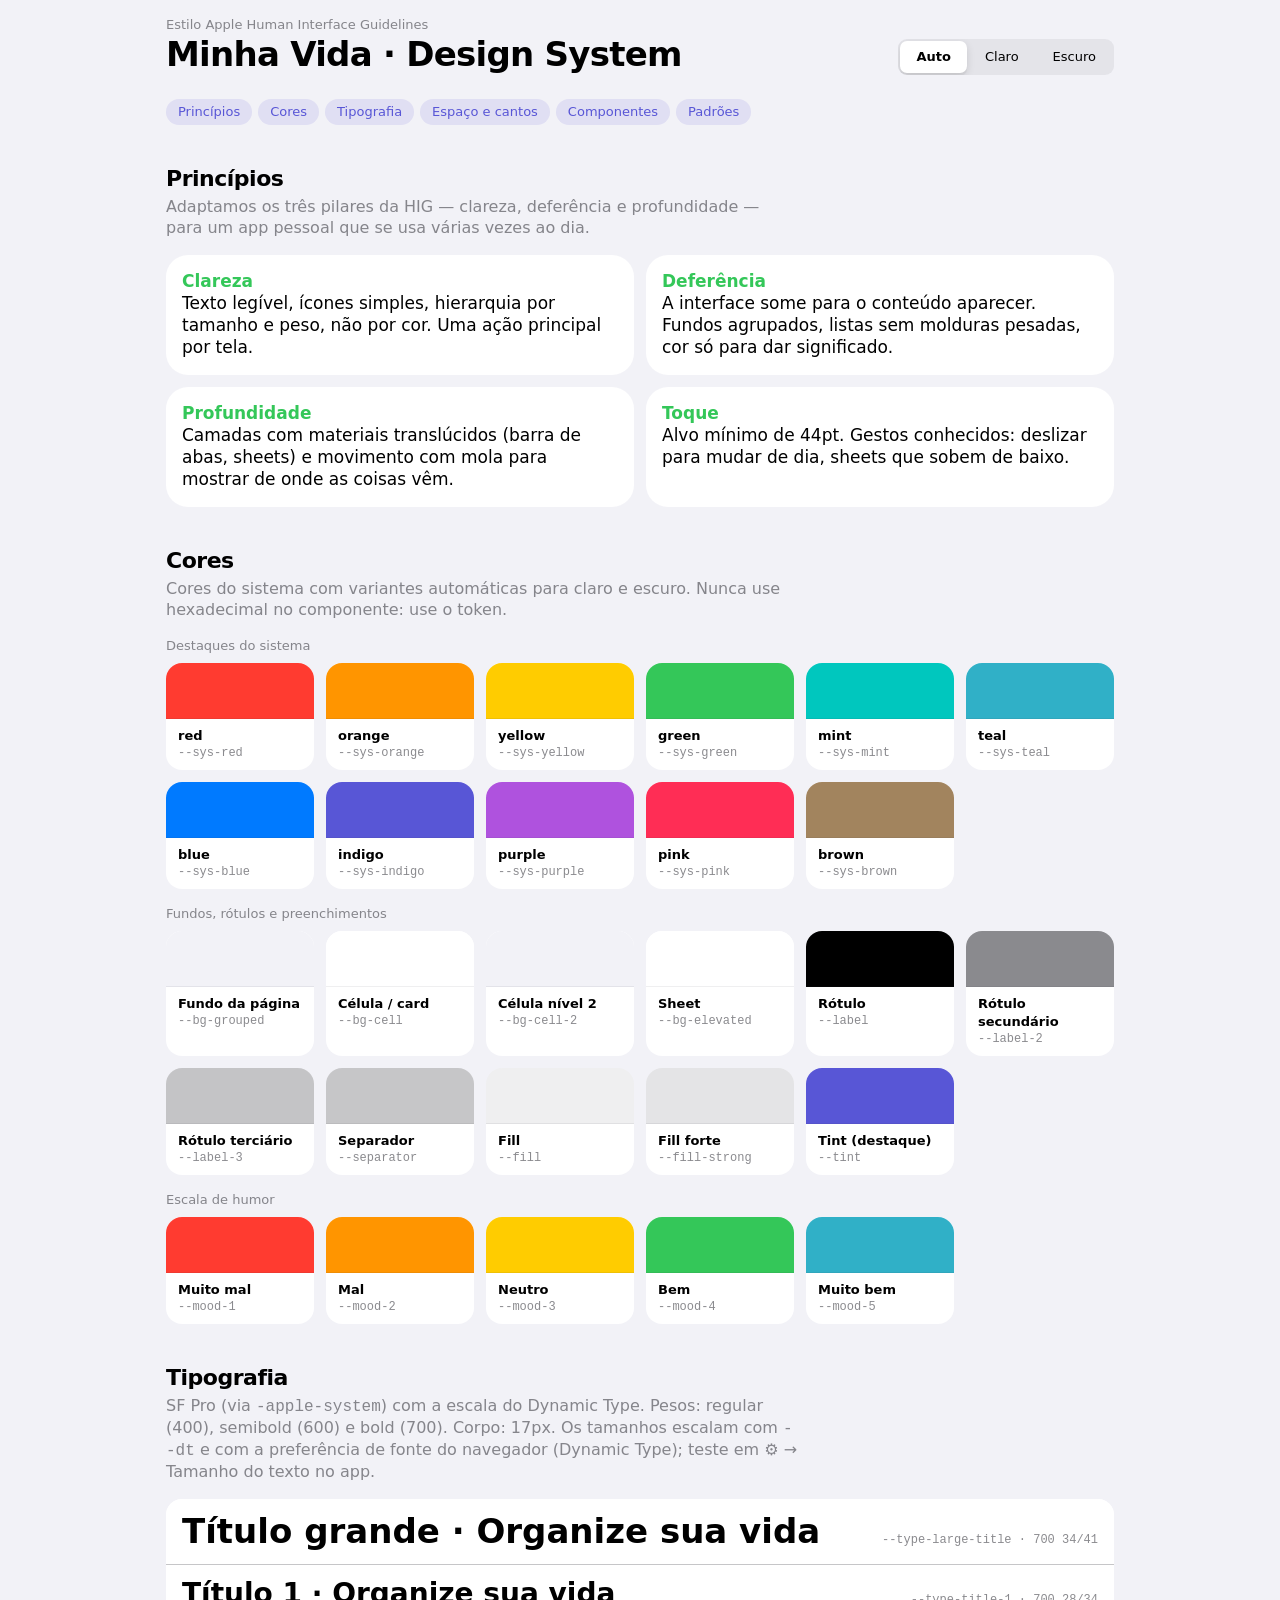
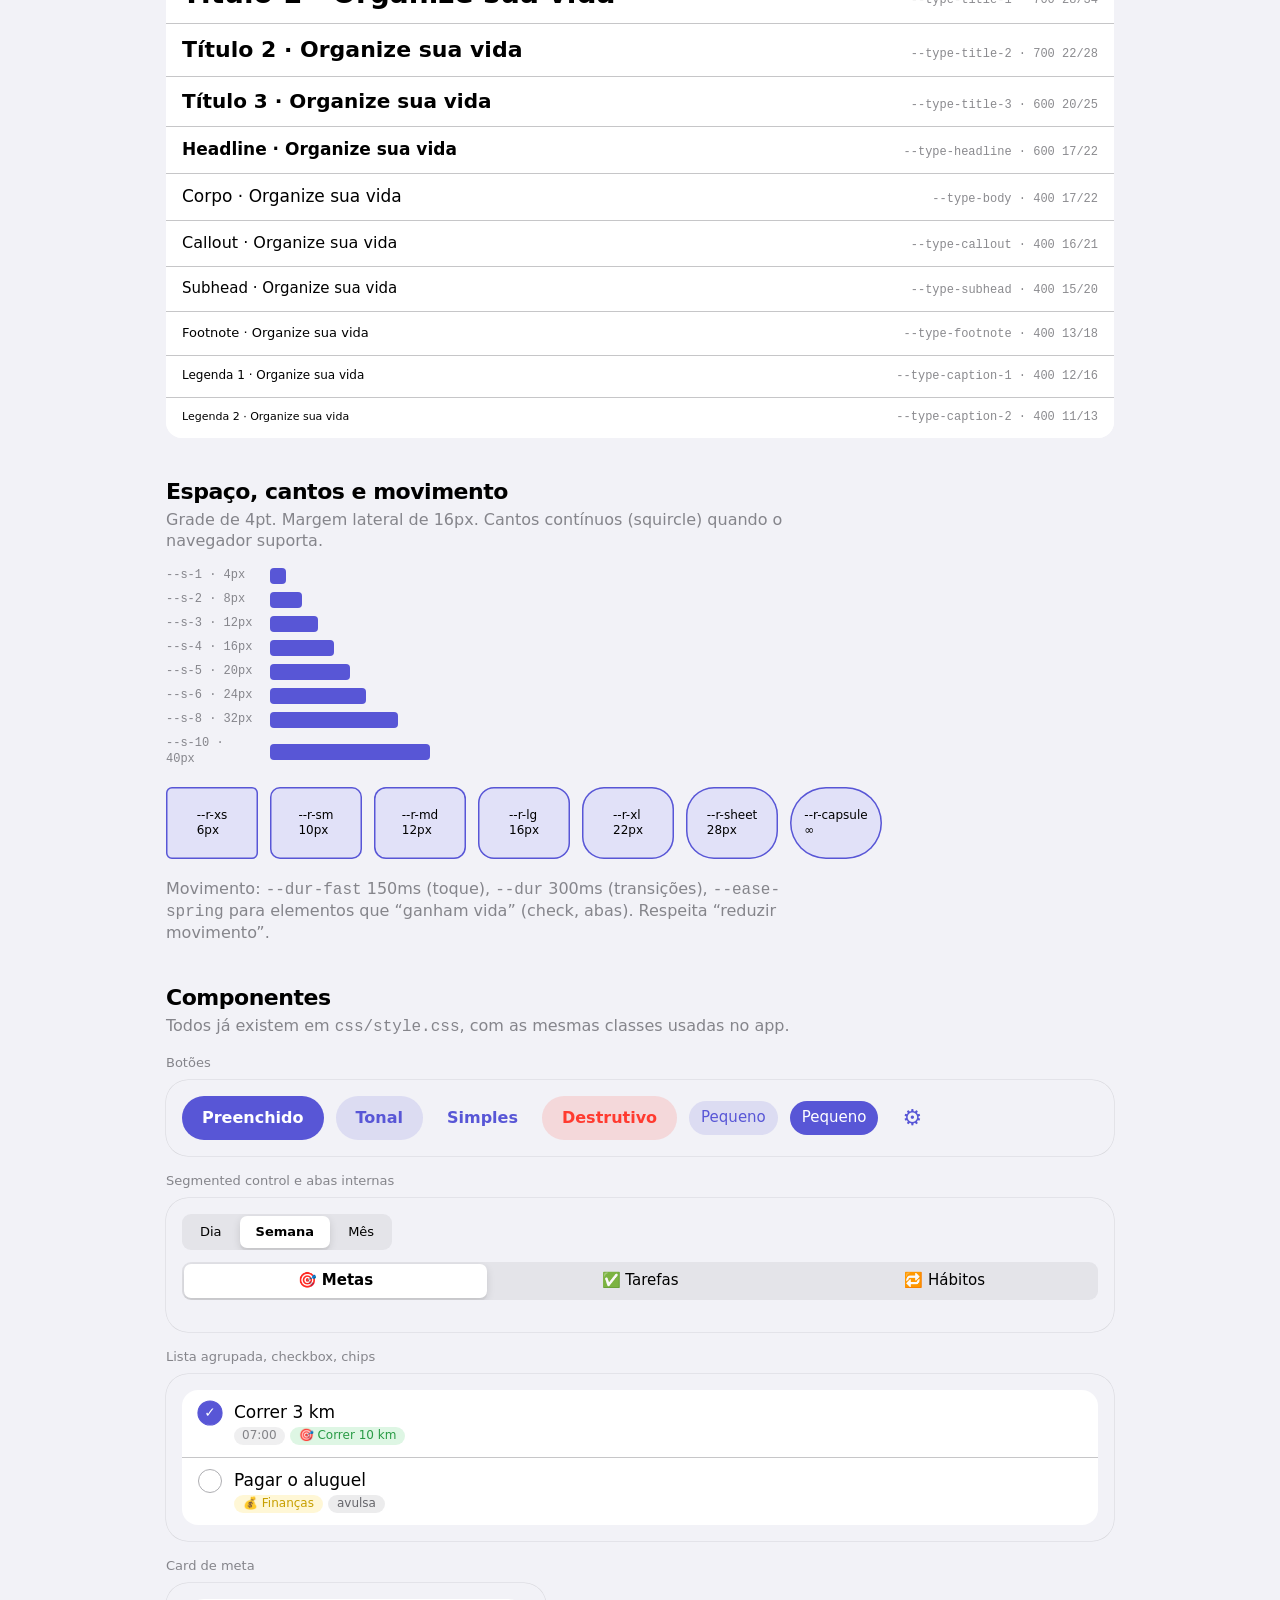
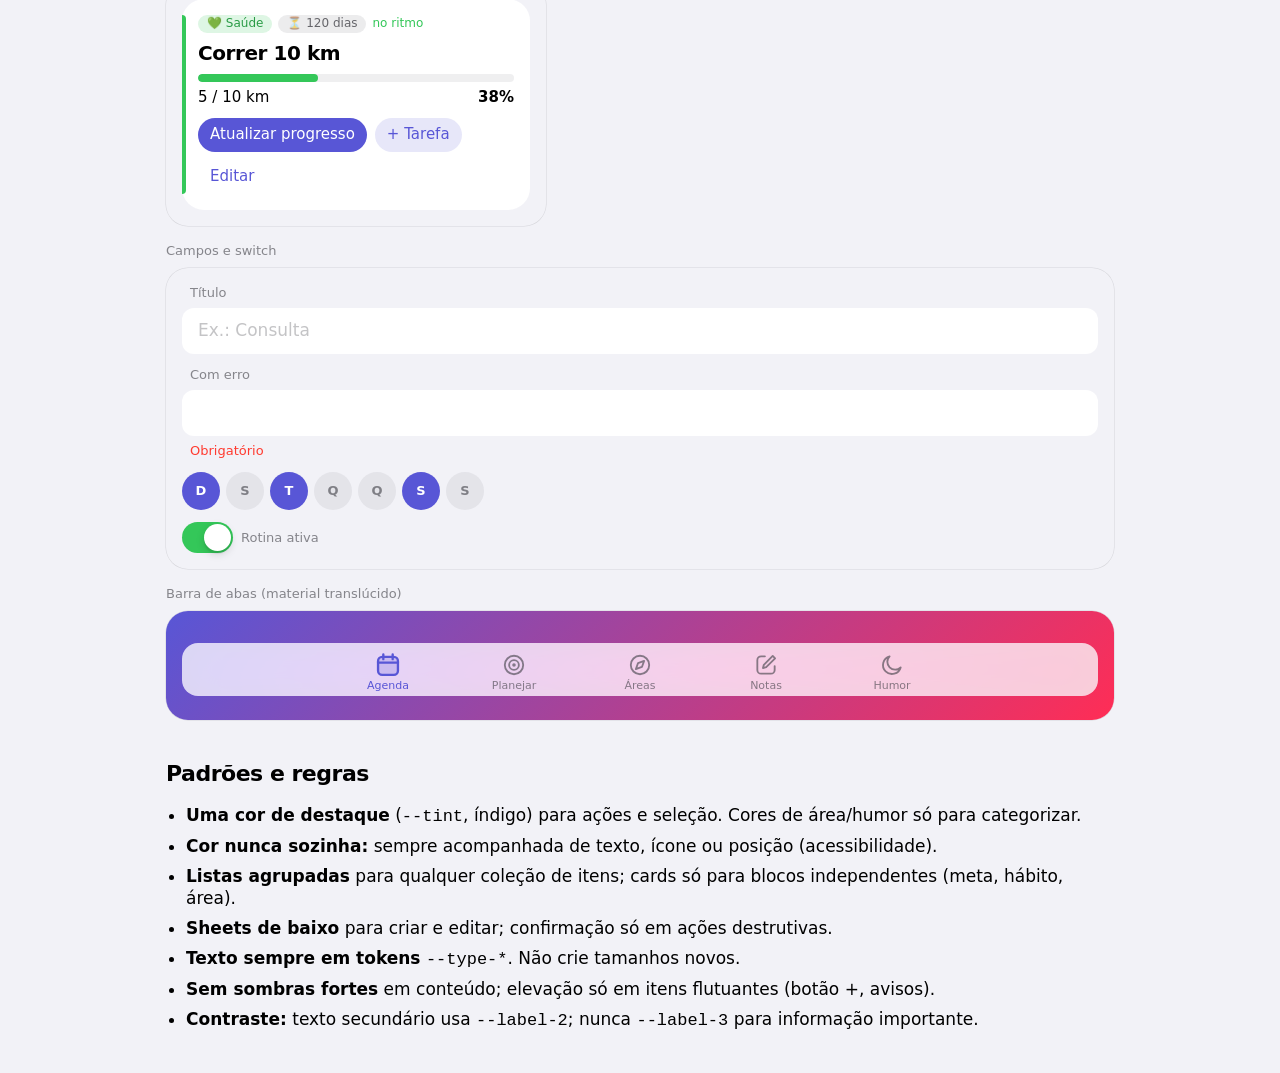
==== commit f5704452: "Ícones de traço estilo SF Symbols e Dynamic Type (tamanho do texto) - Barra de abas com SVG em vez d" ====
--- a/design-system.html
+++ b/design-system.html
@@ -66,7 +66,7 @@
   <div class="swatches-grid" id="moods"></div>
 
   <h2 id="tipografia">Tipografia</h2>
-  <p class="lead">SF Pro (via <code>-apple-system</code>) com a escala do Dynamic Type. Pesos: regular (400), semibold (600) e bold (700). Tamanho do texto de corpo: 17px.</p>
+  <p class="lead">SF Pro (via <code>-apple-system</code>) com a escala do Dynamic Type. Pesos: regular (400), semibold (600) e bold (700). Corpo: 17px. Os tamanhos escalam com <code>--dt</code> e com a preferência de fonte do navegador (Dynamic Type); teste em ⚙️ → Tamanho do texto no app.</p>
   <div class="rows" id="types"></div>
 
   <h2 id="espaco">Espaço, cantos e movimento</h2>
@@ -113,8 +113,8 @@
   <h3 class="muted small" style="margin:var(--s-4) 0 var(--s-2)">Barra de abas (material translúcido)</h3>
   <div class="demo" style="background:linear-gradient(135deg,var(--sys-indigo),var(--sys-pink));padding:var(--s-8) var(--s-4) var(--s-4)">
     <nav class="tabbar bar-demo" style="position:static;display:flex">
-      <button class="tab on"><span class="ico">📅</span><span>Agenda</span></button><button class="tab"><span class="ico">🎯</span><span>Planejar</span></button>
-      <button class="tab"><span class="ico">🧭</span><span>Áreas</span></button><button class="tab"><span class="ico">✍️</span><span>Notas</span></button><button class="tab"><span class="ico">🌙</span><span>Humor</span></button>
+      <button class="tab on" id="d0"><span>Agenda</span></button><button class="tab" id="d1"><span>Planejar</span></button>
+      <button class="tab" id="d2"><span>Áreas</span></button><button class="tab" id="d3"><span>Notas</span></button><button class="tab" id="d4"><span>Humor</span></button>
     </nav></div>
 
   <h2 id="padroes">Padrões e regras</h2>
@@ -144,6 +144,10 @@
   document.getElementById('spaces').innerHTML = [[1,4],[2,8],[3,12],[4,16],[5,20],[6,24],[8,32],[10,40]].map(([k,v]) => `<div class="stack"><code style="width:92px">--s-${k} · ${v}px</code><div class="space-bar" style="width:${v*4}px"></div></div>`).join('');
   document.getElementById('radii').innerHTML = [['xs',6],['sm',10],['md',12],['lg',16],['xl',22],['sheet',28],['capsule',999]].map(([k,v]) => `<div class="radius-box" style="border-radius:var(--r-${k})">--r-${k}<br>${v==999?'∞':v+'px'}</div>`).join('');
   draw();
+  const P = [['<rect class="fl" x="3.5" y="5" width="17" height="15.5" rx="3.5"/><path d="M3.5 10h17M8 3v4M16 3v4"/>'],['<circle cx="12" cy="12" r="8.5"/><circle class="fl" cx="12" cy="12" r="4.5"/><circle cx="12" cy="12" r=".8"/>'],
+    ['<circle cx="12" cy="12" r="8.5"/><path class="fl" d="M15.8 8.2l-2 5.6-5.6 2 2-5.6z"/>'],['<path d="M11 4H7.5A3.5 3.5 0 0 0 4 7.5v9A3.5 3.5 0 0 0 7.5 20h9a3.5 3.5 0 0 0 3.5-3.5V13"/><path class="fl" d="M18.2 3.6l2.2 2.2-8.2 8.2-3 .8.8-3z"/>'],
+    ['<path class="fl" d="M20 14.2A8.3 8.3 0 1 1 9.8 4a6.6 6.6 0 0 0 10.2 10.2z"/>']];
+  P.forEach((p, i) => document.getElementById('d' + i).insertAdjacentHTML('afterbegin', '<svg viewBox="0 0 24 24" aria-hidden="true">' + p[0] + '</svg>'));
   const root = document.documentElement;
   document.getElementById('theme').addEventListener('click', e => {
     const t = e.target.dataset.t; if (!t) return;
--- a/css/tokens.css
+++ b/css/tokens.css
@@ -73,17 +73,18 @@
   --font-rounded: ui-rounded, 'SF Pro Rounded', var(--font);
   --font-mono:    ui-monospace, 'SF Mono', Menlo, Consolas, monospace;
   /* font: peso tamanho/entrelinha família */
-  --type-large-title: 700 34px/41px var(--font);
-  --type-title-1:     700 28px/34px var(--font);
-  --type-title-2:     700 22px/28px var(--font);
-  --type-title-3:     600 20px/25px var(--font);
-  --type-headline:    600 17px/22px var(--font);
-  --type-body:        400 17px/22px var(--font);
-  --type-callout:     400 16px/21px var(--font);
-  --type-subhead:     400 15px/20px var(--font);
-  --type-footnote:    400 13px/18px var(--font);
-  --type-caption-1:   400 12px/16px var(--font);
-  --type-caption-2:   400 11px/13px var(--font);
+  --type-large-title: 700 calc(2.125rem * var(--dt))/1.206 var(--font);
+  --type-title-1: 700 calc(1.75rem * var(--dt))/1.214 var(--font);
+  --type-title-2: 700 calc(1.375rem * var(--dt))/1.273 var(--font);
+  --type-title-3: 600 calc(1.25rem * var(--dt))/1.25 var(--font);
+  --type-headline: 600 calc(1.0625rem * var(--dt))/1.294 var(--font);
+  --type-body: 400 calc(1.0625rem * var(--dt))/1.294 var(--font);
+  --type-callout: 400 calc(1.0rem * var(--dt))/1.312 var(--font);
+  --type-subhead: 400 calc(0.9375rem * var(--dt))/1.333 var(--font);
+  --type-footnote: 400 calc(0.8125rem * var(--dt))/1.385 var(--font);
+  --type-caption-1: 400 calc(0.75rem * var(--dt))/1.333 var(--font);
+  --type-caption-2: 400 calc(0.6875rem * var(--dt))/1.182 var(--font);
+  --dt: 1;   /* Dynamic Type: .9 pequeno · 1 padrão · 1.15 grande · 1.3 maior */
   --tracking-title:   -.022em;
 
   /* ---------- Espaçamento (grade de 4pt) ---------- */
--- a/css/style.css
+++ b/css/style.css
@@ -15,19 +15,19 @@
 .view { padding: var(--s-2) var(--gutter) var(--s-6); }
 .tabbar { position: fixed; inset: auto 0 0 0; z-index: 20; display: flex; justify-content: center; padding: var(--s-1) var(--s-2) env(safe-area-inset-bottom);
   background: var(--material-bar); -webkit-backdrop-filter: var(--material-blur); backdrop-filter: var(--material-blur); border-top: .5px solid var(--hairline); }
-.tab { flex: 1; max-width: 120px; min-height: var(--tabbar-h); display: flex; flex-direction: column; align-items: center; justify-content: center; gap: 1px;
+.tab { flex: 1; max-width: 120px; min-height: var(--tabbar-h); padding: 4px 0; display: flex; flex-direction: column; align-items: center; justify-content: center; gap: 1px;
   border: 0; background: none; font: var(--type-caption-2); font-weight: 500; color: var(--label-2); transition: color var(--dur-fast); }
-.tab .ico { font-size: 24px; line-height: 1.1; filter: grayscale(1); opacity: .75; transition: filter var(--dur-fast), opacity var(--dur-fast), transform var(--dur) var(--ease-spring); }
-.tab.on { color: var(--tint); } .tab.on .ico { filter: none; opacity: 1; transform: scale(1.08); }
+.tab svg { width: 26px; height: 26px; fill: none; stroke: currentColor; stroke-width: 1.7; stroke-linecap: round; stroke-linejoin: round; transition: transform var(--dur) var(--ease-spring); }
+.tab.on { color: var(--tint); } .tab.on svg { transform: scale(1.08); stroke-width: 2; } .tab.on svg .fl { fill: color-mix(in srgb, var(--tint) 20%, transparent); }
 
 /* ---------- Botões ---------- */
-.btn { position: relative; min-height: var(--hit); padding: 0 var(--s-5); border: 0; border-radius: var(--r-capsule); font: var(--type-headline); font-size: 16px;
+.btn { position: relative; min-height: var(--hit); padding: 0 var(--s-5); border: 0; border-radius: var(--r-capsule); font: var(--type-callout); font-weight: 600;
   background: color-mix(in srgb, var(--tint) 14%, transparent); color: var(--tint); transition: transform var(--dur-fast) var(--ease-out), filter var(--dur-fast); }
 .btn:active { transform: scale(.97); filter: brightness(.92); }
 .btn.primary { background: var(--tint); color: var(--tint-ink); }
 .btn.ghost { background: transparent; color: var(--tint); padding-inline: var(--s-3); }
 .btn.danger { background: color-mix(in srgb, var(--danger) 14%, transparent); color: var(--danger); }
-.btn.sm { min-height: 34px; padding: 0 var(--s-3); font-size: 14px; font-weight: 500; }
+.btn.sm { min-height: 34px; padding: 0 var(--s-3); font: var(--type-subhead); font-weight: 500; }
 .btn.sm::after { content: ''; position: absolute; inset: -5px -2px; }
 .icon-btn { width: var(--hit); height: var(--hit); border: 0; background: transparent; border-radius: 50%; font-size: 22px; color: var(--tint); display: grid; place-items: center; }
 .icon-btn:active { background: var(--fill); }
@@ -42,10 +42,10 @@
 
 /* ---------- Segmented control ---------- */
 .seg, .subtabs { display: inline-flex; background: var(--fill); border-radius: 9px; padding: 2px; gap: 2px; max-width: 100%; overflow-x: auto; scrollbar-width: none; }
-.seg button, .subtabs button { min-height: 32px; border: 0; background: transparent; padding: 0 var(--s-4); border-radius: 7px; white-space: nowrap; font: var(--type-footnote); font-size: 13px; font-weight: 500;
+.seg button, .subtabs button { min-height: 32px; border: 0; background: transparent; padding: 0 var(--s-4); border-radius: 7px; white-space: nowrap; font: var(--type-footnote); font-weight: 500;
   transition: background var(--dur-fast), box-shadow var(--dur-fast); }
 .seg button.on, .subtabs button.on { background: var(--segment-thumb); font-weight: 600; box-shadow: var(--shadow-thumb); }
-.subtabs { display: flex; margin: var(--s-1) 0 var(--s-4); } .subtabs button { flex: 1; min-height: 34px; font-size: 14px; }
+.subtabs { display: flex; margin: var(--s-1) 0 var(--s-4); } .subtabs button { flex: 1; min-height: 34px; font: var(--type-subhead); font-weight: 500; }
 .toolbar { display: flex; gap: var(--s-2); align-items: center; justify-content: space-between; flex-wrap: wrap; margin: var(--s-1) 0 var(--s-3); }
 .view-head { display: flex; gap: var(--s-3); align-items: center; justify-content: space-between; margin-bottom: var(--s-4); }
 .view-head p { font: var(--type-footnote); }
@@ -212,7 +212,7 @@
 .cv-top { display: flex; gap: var(--s-2); align-items: center; }
 .cv-name { flex: 1; font: var(--type-headline); border: 0; background: transparent; padding: 6px; min-width: 0; }
 .cv-tools { display: flex; gap: 4px; align-items: center; overflow-x: auto; padding: var(--s-1); background: var(--material-bar); -webkit-backdrop-filter: var(--material-blur); backdrop-filter: var(--material-blur); border-radius: var(--r-lg); scrollbar-width: none; }
-.tb { flex: none; min-height: 36px; border: 0; background: transparent; border-radius: var(--r-sm); padding: 0 var(--s-3); white-space: nowrap; font: var(--type-footnote); font-size: 14px; }
+.tb { flex: none; min-height: 36px; border: 0; background: transparent; border-radius: var(--r-sm); padding: 0 var(--s-3); white-space: nowrap; font: var(--type-subhead); }
 .tb.on { background: var(--tint); color: var(--tint-ink); } .tb.add { background: var(--fill); }
 .tb-sep { width: .5px; align-self: stretch; background: var(--separator); margin: 0 4px; flex: none; }
 .pen { flex: none; width: 24px; height: 24px; border-radius: 50%; border: 2px solid transparent; padding: 0; } .pen.on { border-color: var(--label); }
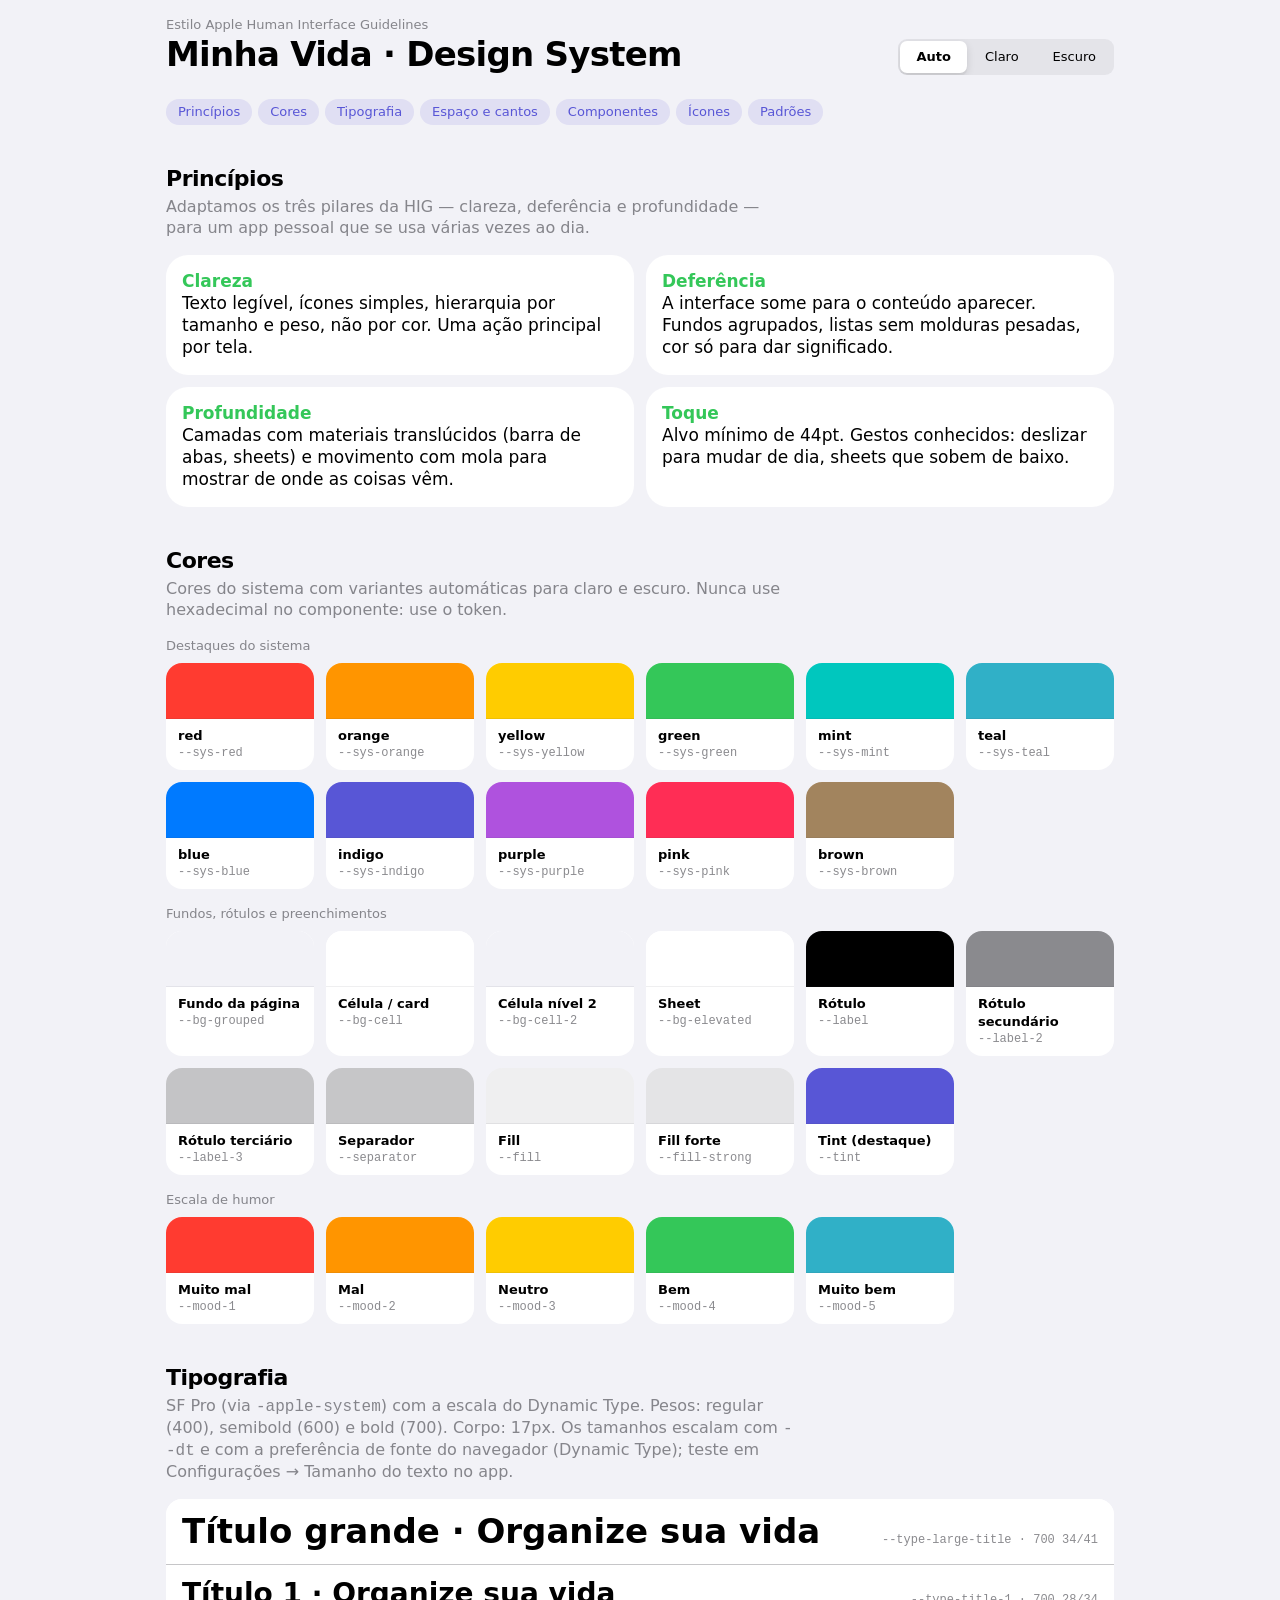
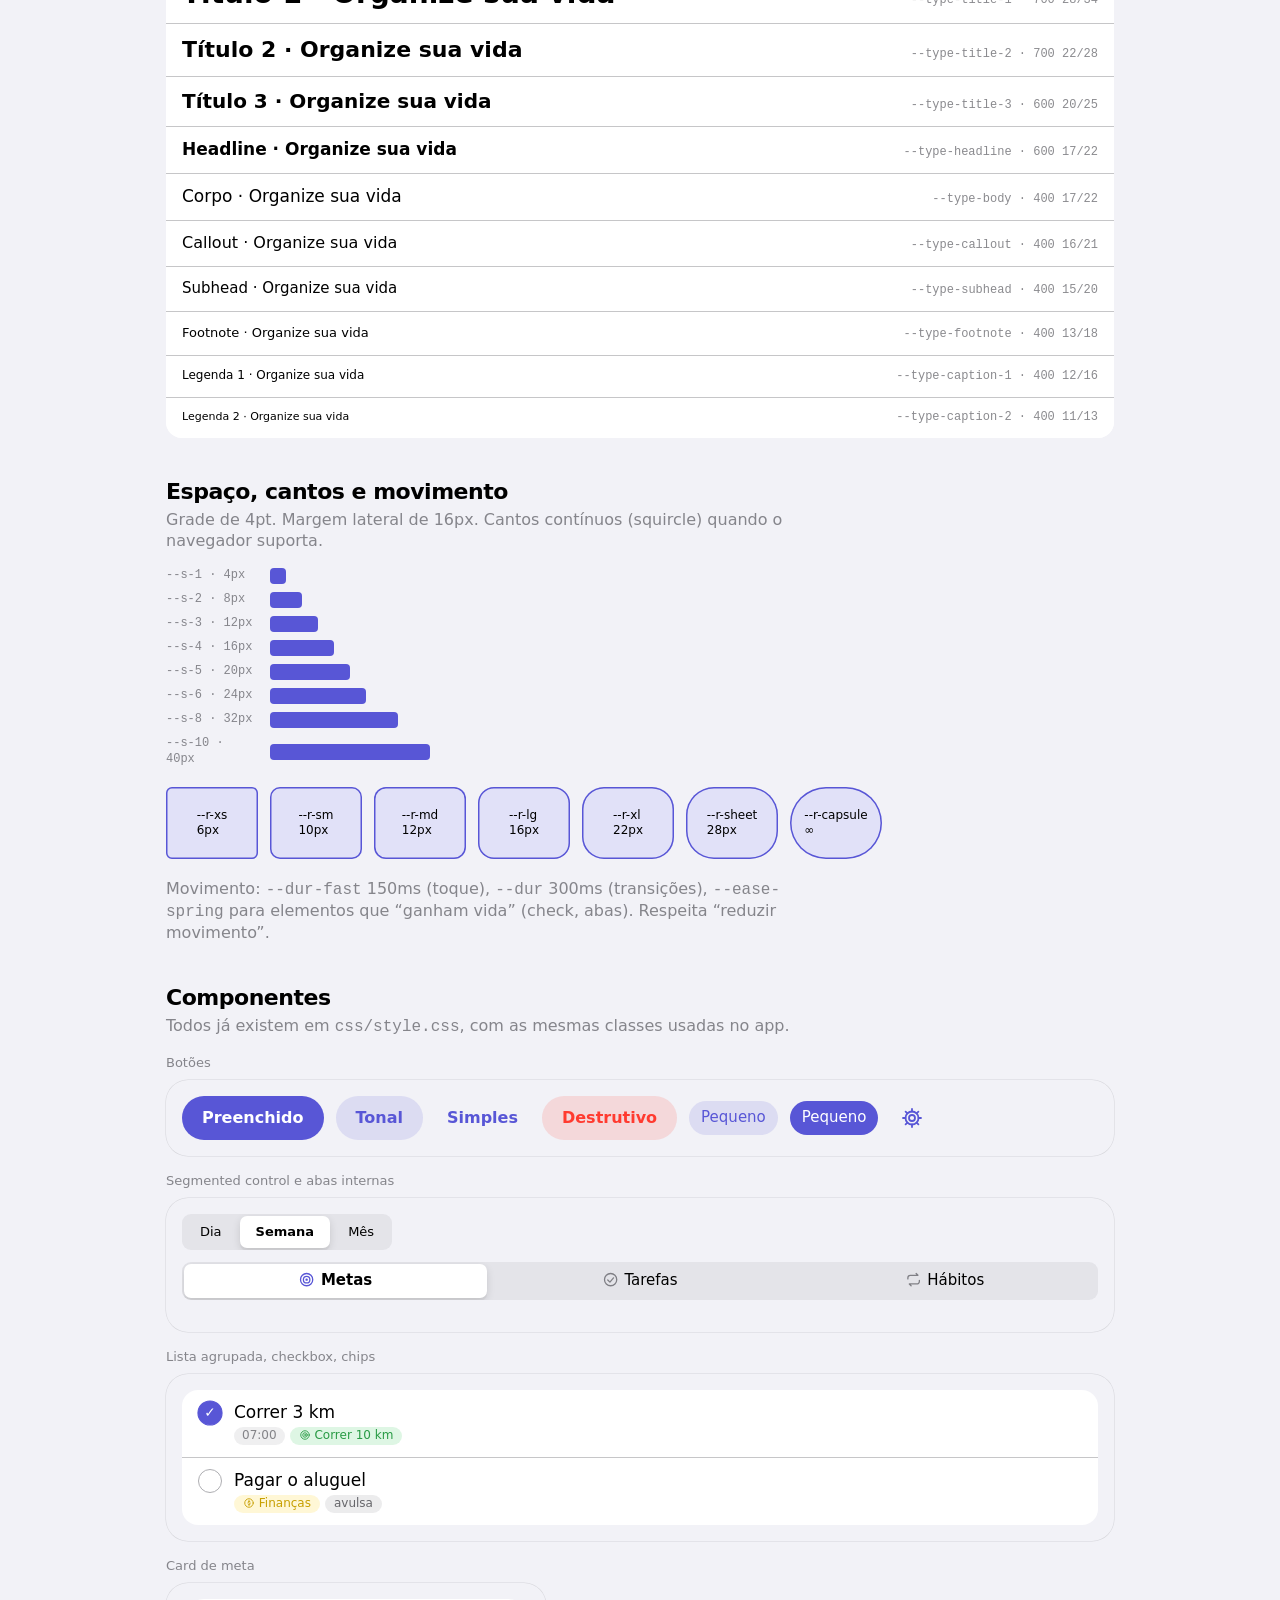
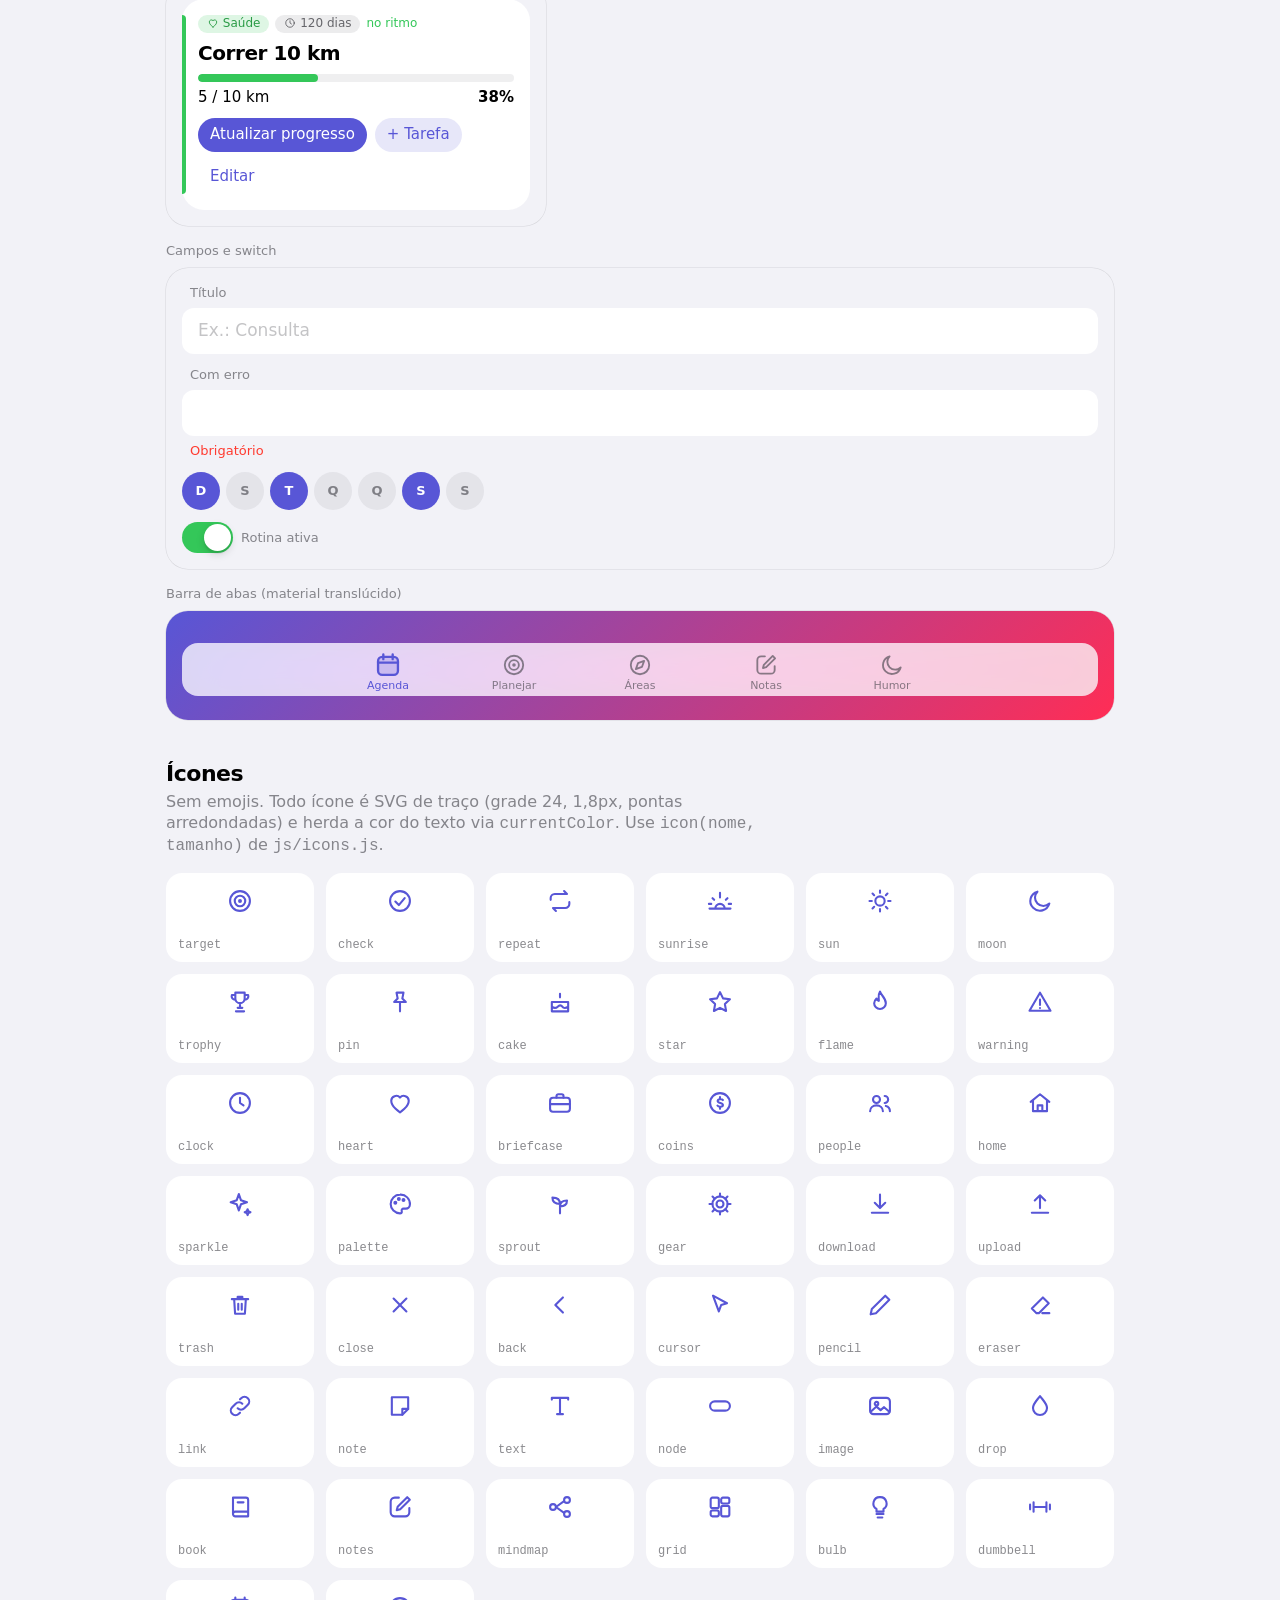
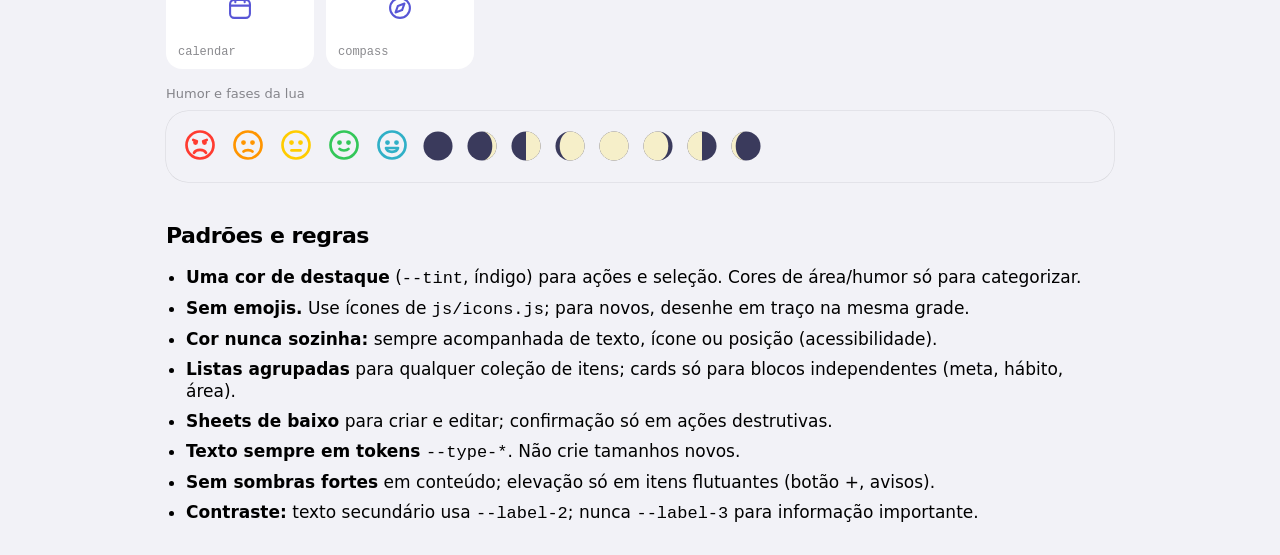
==== commit 27396ae6: "Remove emojis: ícones SVG de traço, carinhas de humor e fases da lua desenhadas - js/icons.js com bi" ====
--- a/design-system.html
+++ b/design-system.html
@@ -44,7 +44,7 @@
     </div>
   </header>
   <nav>
-    <a href="#principios">Princípios</a><a href="#cores">Cores</a><a href="#tipografia">Tipografia</a><a href="#espaco">Espaço e cantos</a><a href="#componentes">Componentes</a><a href="#padroes">Padrões</a>
+    <a href="#principios">Princípios</a><a href="#cores">Cores</a><a href="#tipografia">Tipografia</a><a href="#espaco">Espaço e cantos</a><a href="#componentes">Componentes</a><a href="#icones">Ícones</a><a href="#padroes">Padrões</a>
   </nav>
 
   <h2 id="principios">Princípios</h2>
@@ -66,7 +66,7 @@
   <div class="swatches-grid" id="moods"></div>
 
   <h2 id="tipografia">Tipografia</h2>
-  <p class="lead">SF Pro (via <code>-apple-system</code>) com a escala do Dynamic Type. Pesos: regular (400), semibold (600) e bold (700). Corpo: 17px. Os tamanhos escalam com <code>--dt</code> e com a preferência de fonte do navegador (Dynamic Type); teste em ⚙️ → Tamanho do texto no app.</p>
+  <p class="lead">SF Pro (via <code>-apple-system</code>) com a escala do Dynamic Type. Pesos: regular (400), semibold (600) e bold (700). Corpo: 17px. Os tamanhos escalam com <code>--dt</code> e com a preferência de fonte do navegador (Dynamic Type); teste em Configurações → Tamanho do texto no app.</p>
   <div class="rows" id="types"></div>
 
   <h2 id="espaco">Espaço, cantos e movimento</h2>
@@ -81,22 +81,22 @@
   <h3 class="muted small" style="margin:var(--s-4) 0 var(--s-2)">Botões</h3>
   <div class="demo stack">
     <button class="btn primary">Preenchido</button><button class="btn">Tonal</button><button class="btn ghost">Simples</button><button class="btn danger">Destrutivo</button>
-    <button class="btn sm">Pequeno</button><button class="btn sm primary">Pequeno</button><button class="icon-btn" aria-label="Configurações">⚙️</button>
+    <button class="btn sm">Pequeno</button><button class="btn sm primary">Pequeno</button><button class="icon-btn" aria-label="Configurações" data-ico="gear"></button>
   </div>
 
   <h3 class="muted small" style="margin:var(--s-4) 0 var(--s-2)">Segmented control e abas internas</h3>
   <div class="demo"><div class="seg"><button>Dia</button><button class="on">Semana</button><button>Mês</button></div>
-    <div class="subtabs" style="margin-top:var(--s-3)"><button class="on">🎯 Metas</button><button>✅ Tarefas</button><button>🔁 Hábitos</button></div></div>
+    <div class="subtabs" style="margin-top:var(--s-3)"><button class="on" data-ico="target"> Metas</button><button data-ico="check"> Tarefas</button><button data-ico="repeat"> Hábitos</button></div></div>
 
   <h3 class="muted small" style="margin:var(--s-4) 0 var(--s-2)">Lista agrupada, checkbox, chips</h3>
   <div class="demo"><div class="rows">
-    <div class="row"><button class="check on" aria-label="feito">✓</button><div class="row-main"><div class="row-title">Correr 3 km</div><div class="row-meta"><span class="time">07:00</span><span class="chip" style="--c:var(--sys-green)">🎯 Correr 10 km</span></div></div></div>
-    <div class="row"><button class="check" aria-label="pendente"></button><div class="row-main"><div class="row-title">Pagar o aluguel</div><div class="row-meta"><span class="chip" style="--c:var(--sys-yellow)">💰 Finanças</span><span class="chip">avulsa</span></div></div></div>
+    <div class="row"><button class="check on" aria-label="feito">✓</button><div class="row-main"><div class="row-title">Correr 3 km</div><div class="row-meta"><span class="time">07:00</span><span class="chip" style="--c:var(--sys-green)"><i data-i="target"></i> Correr 10 km</span></div></div></div>
+    <div class="row"><button class="check" aria-label="pendente"></button><div class="row-main"><div class="row-title">Pagar o aluguel</div><div class="row-meta"><span class="chip" style="--c:var(--sys-yellow)"><i data-i="coins"></i> Finanças</span><span class="chip">avulsa</span></div></div></div>
   </div></div>
 
   <h3 class="muted small" style="margin:var(--s-4) 0 var(--s-2)">Card de meta</h3>
   <div class="demo" style="max-width:380px"><article class="card goal" style="--c:var(--sys-green)">
-    <div class="goal-top"><span class="chip" style="--c:var(--sys-green)">💚 Saúde</span><span class="chip">⏳ 120 dias</span><span class="pace ok">no ritmo</span></div>
+    <div class="goal-top"><span class="chip" style="--c:var(--sys-green)"><i data-i="heart"></i> Saúde</span><span class="chip"><i data-i="clock"></i> 120 dias</span><span class="pace ok">no ritmo</span></div>
     <h3 class="goal-title">Correr 10 km</h3>
     <div><div class="bar"><i style="width:38%;background:var(--sys-green)"></i></div><div class="goal-nums"><span>5 / 10 km</span><b>38%</b></div></div>
     <div class="actions"><button class="btn sm primary">Atualizar progresso</button><button class="btn sm">+ Tarefa</button><button class="btn sm ghost">Editar</button></div>
@@ -117,9 +117,16 @@
       <button class="tab" id="d2"><span>Áreas</span></button><button class="tab" id="d3"><span>Notas</span></button><button class="tab" id="d4"><span>Humor</span></button>
     </nav></div>
 
+  <h2 id="icones">Ícones</h2>
+  <p class="lead">Sem emojis. Todo ícone é SVG de traço (grade 24, 1,8px, pontas arredondadas) e herda a cor do texto via <code>currentColor</code>. Use <code>icon(nome, tamanho)</code> de <code>js/icons.js</code>.</p>
+  <div class="swatches-grid" id="icons"></div>
+  <h3 class="muted small" style="margin:var(--s-4) 0 var(--s-2)">Humor e fases da lua</h3>
+  <div class="demo stack" id="faces"></div>
+
   <h2 id="padroes">Padrões e regras</h2>
   <ul class="rules">
     <li><b>Uma cor de destaque</b> (<code>--tint</code>, índigo) para ações e seleção. Cores de área/humor só para categorizar.</li>
+    <li><b>Sem emojis.</b> Use ícones de <code>js/icons.js</code>; para novos, desenhe em traço na mesma grade.</li>
     <li><b>Cor nunca sozinha:</b> sempre acompanhada de texto, ícone ou posição (acessibilidade).</li>
     <li><b>Listas agrupadas</b> para qualquer coleção de itens; cards só para blocos independentes (meta, hábito, área).</li>
     <li><b>Sheets de baixo</b> para criar e editar; confirmação só em ações destrutivas.</li>
@@ -129,7 +136,10 @@
   </ul>
 </div>
 
-<script>
+<script type="module">
+  import { icon, ICON_NAMES, face } from './js/icons.js';
+  import { svg } from './js/ui.js';
+  import { moonGlyph } from './js/mood.js';
   const css = n => getComputedStyle(document.documentElement).getPropertyValue(n).trim();
   const card = (name, label) => `<div class="sw-card"><i style="background:var(${name})"></i><div><b>${label}</b><code>${name}</code></div></div>`;
   const draw = () => {
@@ -144,6 +154,12 @@
   document.getElementById('spaces').innerHTML = [[1,4],[2,8],[3,12],[4,16],[5,20],[6,24],[8,32],[10,40]].map(([k,v]) => `<div class="stack"><code style="width:92px">--s-${k} · ${v}px</code><div class="space-bar" style="width:${v*4}px"></div></div>`).join('');
   document.getElementById('radii').innerHTML = [['xs',6],['sm',10],['md',12],['lg',16],['xl',22],['sheet',28],['capsule',999]].map(([k,v]) => `<div class="radius-box" style="border-radius:var(--r-${k})">--r-${k}<br>${v==999?'∞':v+'px'}</div>`).join('');
   draw();
+  document.getElementById('icons').innerHTML = ICON_NAMES.map(n => `<div class="sw-card"><div style="display:grid;place-items:center;height:56px;color:var(--tint)" data-ico="${n}" data-size="28"></div><div><code>${n}</code></div></div>`).join('');
+  const faces = document.getElementById('faces');
+  [1,2,3,4,5].forEach(l => { const w = document.createElement('span'); w.style.color = `var(--mood-${l})`; w.append(face(l, 36)); faces.append(w); });
+  for (let i = 0; i < 8; i++) faces.append(svg('svg', { viewBox: '-11 -11 22 22', width: 32, height: 32 }, moonGlyph(10, i / 8)));
+  document.querySelectorAll('[data-ico]').forEach(el => el.prepend(icon(el.dataset.ico, +el.dataset.size || (el.classList.contains('icon-btn') ? 24 : 0))));
+  document.querySelectorAll('i[data-i]').forEach(el => el.replaceWith(icon(el.dataset.i)));
   const P = [['<rect class="fl" x="3.5" y="5" width="17" height="15.5" rx="3.5"/><path d="M3.5 10h17M8 3v4M16 3v4"/>'],['<circle cx="12" cy="12" r="8.5"/><circle class="fl" cx="12" cy="12" r="4.5"/><circle cx="12" cy="12" r=".8"/>'],
     ['<circle cx="12" cy="12" r="8.5"/><path class="fl" d="M15.8 8.2l-2 5.6-5.6 2 2-5.6z"/>'],['<path d="M11 4H7.5A3.5 3.5 0 0 0 4 7.5v9A3.5 3.5 0 0 0 7.5 20h9a3.5 3.5 0 0 0 3.5-3.5V13"/><path class="fl" d="M18.2 3.6l2.2 2.2-8.2 8.2-3 .8.8-3z"/>'],
     ['<path class="fl" d="M20 14.2A8.3 8.3 0 1 1 9.8 4a6.6 6.6 0 0 0 10.2 10.2z"/>']];
--- a/css/style.css
+++ b/css/style.css
@@ -241,3 +241,23 @@
 @supports (corner-shape: squircle) {
   .card, .rows, .area-card, .sheet, .daycard, .cell, .menu-item, .cv-scroll, .cv-tools, .mood-btn, .select, .form input, .form textarea, .form select, textarea { corner-shape: squircle; }
 }
+
+/* ---------- Ícones ---------- */
+svg.i { width: 1.15em; height: 1.15em; flex: none; fill: none; stroke: currentColor; stroke-width: 1.8; stroke-linecap: round; stroke-linejoin: round; vertical-align: -.2em; }
+.chip svg.i { width: 1em; height: 1em; vertical-align: -.13em; }
+.btn svg.i, .tb svg.i, .subtabs svg.i, .menu-item svg.i { vertical-align: -.22em; }
+.menu-item { display: flex; align-items: center; gap: var(--s-3); }
+.menu-item svg.i { width: 22px; height: 22px; color: var(--tint); }
+.lead-ico, .ev-ico, .area-emoji { display: inline-grid; place-items: center; color: var(--tint); }
+.ev-ico { color: var(--sys-pink); } .area-emoji { color: var(--c); } .row.link .lead-ico { color: var(--label-2); }
+.subtabs svg.i { color: var(--label-2); } .subtabs button.on svg.i { color: var(--tint); }
+.mini svg.i { width: 1em; height: 1em; vertical-align: -.15em; }
+.mood-btn svg.face { color: var(--c); } .mood-btn:not(.on) svg.face { color: var(--label-2); }
+.mood-phase { display: flex; align-items: center; gap: 6px; } .moon-ico { flex: none; }
+.phase-bars .moon-ico { display: block; margin: 0 auto; }
+.icon-pick { display: flex; flex-wrap: wrap; gap: 6px; }
+.ip { width: 44px; height: 44px; border: 0; border-radius: var(--r-md); background: var(--bg-cell); color: var(--label-2); display: grid; place-items: center; padding: 0; }
+.ip.on { background: var(--tint); color: var(--tint-ink); }
+.cv-ctx .sw { flex: none; }
+h2 svg.i, h3 svg.i { vertical-align: -.15em; }
+.area-emoji { align-self: flex-start; margin-bottom: 2px; }
